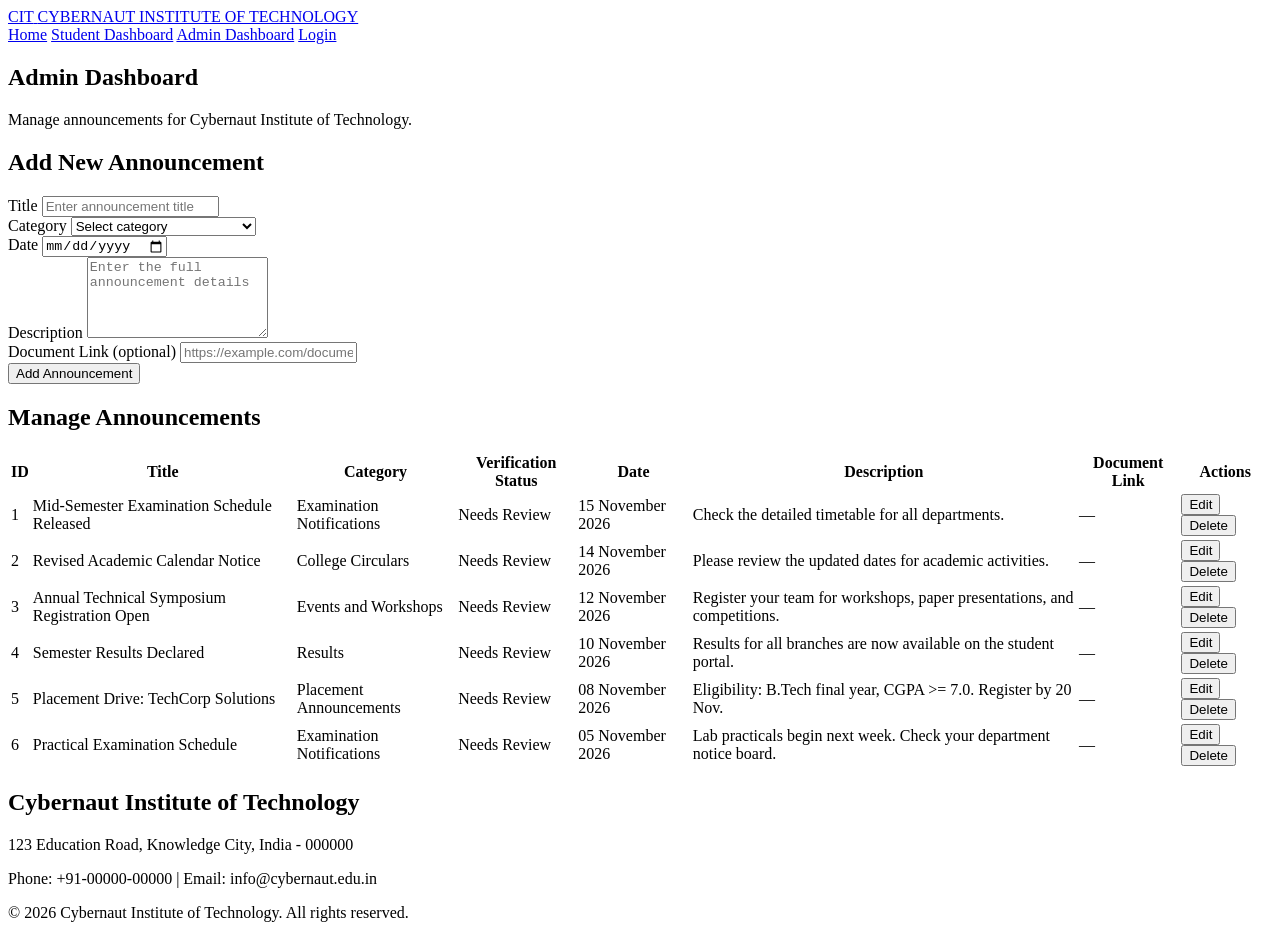
==== cybernaut-institute/admin-dashboard.html @ 92c9e874 "Initial commit for Cybernaut Institute" ====
<!DOCTYPE html>
<html lang="en">
<head>
  <meta charset="UTF-8">
  <meta name="viewport" content="width=device-width, initial-scale=1.0">
  <meta name="description" content="Admin dashboard for managing college announcements at Cybernaut Institute of Technology.">
  <title>Admin Dashboard | Cybernaut Institute of Technology</title>

  <link rel="stylesheet" href="css/style.css">
  <script src="js/script.js" defer></script>
</head>
<body>
  <!-- ===== HEADER SECTION ===== -->
  <header class="site-header">
    <a href="index.html" class="logo-link" aria-label="Cybernaut Institute of Technology home">
      <!-- Replace the placeholder with: <img src="images/logo.png" alt="Cybernaut Institute of Technology logo" width="80" height="80"> -->
      <span class="logo-placeholder" aria-hidden="true">CIT</span>
      <span class="college-name">CYBERNAUT INSTITUTE OF TECHNOLOGY</span>
    </a>
  </header>

  <!-- ===== NAVIGATION SECTION ===== -->
  <nav class="main-navigation" aria-label="Main navigation">
    <a href="index.html">Home</a>
    <a href="student-dashboard.html">Student Dashboard</a>
    <a href="admin-dashboard.html" aria-current="page">Admin Dashboard</a>
    <a href="login.html">Login</a>
  </nav>

  <main class="dashboard-main admin-dashboard-main">
    <!-- ===== ADMIN WELCOME SECTION ===== -->
    <section class="dashboard-welcome" aria-labelledby="admin-welcome-heading">
      <h1 id="admin-welcome-heading">Admin Dashboard</h1>
      <p class="welcome-message">Manage announcements for Cybernaut Institute of Technology.</p>
    </section>

    <!-- ===== ADD ANNOUNCEMENT FORM SECTION ===== -->
    <section class="admin-form-section" aria-labelledby="add-announcement-heading">
      <h2 id="add-announcement-heading">Add New Announcement</h2>

      <!-- FLASK: form will POST to /admin/announcements/add (Flask will save to MySQL). -->
      <form id="announcement-form" class="announcement-form" action="#" method="post" enctype="multipart/form-data">
        <div class="form-group">
          <label for="announcement-title">Title</label>
          <input type="text" id="announcement-title" name="title" required placeholder="Enter announcement title">
        </div>

        <div class="form-group">
          <label for="announcement-category">Category</label>
          <select id="announcement-category" name="category" required>
            <option value="">Select category</option>
            <option value="examination">Examination Notifications</option>
            <option value="circular">College Circulars</option>
            <option value="events">Events and Workshops</option>
            <option value="results">Results</option>
            <option value="placement">Placement Announcements</option>
          </select>
        </div>

        <div class="form-group">
          <label for="announcement-date">Date</label>
          <input type="date" id="announcement-date" name="date" required>
        </div>

        <div class="form-group">
          <label for="announcement-description">Description</label>
          <textarea id="announcement-description" name="description" required rows="5" placeholder="Enter the full announcement details"></textarea>
        </div>

        <div class="form-group">
          <label for="announcement-document-link">Document Link (optional)</label>
          <input type="url" id="announcement-document-link" name="document_link" placeholder="https://example.com/document.pdf">
        </div>

        <button type="submit" class="submit-button">Add Announcement</button>
        <span class="form-message" id="announcement-form-message" aria-live="polite"></span>
      </form>
    </section>

    <!-- ===== MANAGE ANNOUNCEMENTS TABLE SECTION ===== -->
    <section class="admin-table-section" aria-labelledby="manage-announcements-heading">
      <h2 id="manage-announcements-heading">Manage Announcements</h2>

      <!-- FLASK: replace the tbody content with a loop over all announcements from MySQL. -->
      <div class="table-wrapper">
        <table id="announcements-table" class="announcements-table">
          <thead>
            <tr>
              <th scope="col">ID</th>
              <th scope="col">Title</th>
              <th scope="col">Category</th>
              <th scope="col">Verification Status</th>
              <th scope="col">Date</th>
              <th scope="col">Description</th>
              <th scope="col">Document Link</th>
              <th scope="col">Actions</th>
            </tr>
          </thead>
          <tbody id="announcement-table-body">
            <tr data-id="1" data-category="examination">
              <td>1</td>
              <td>Mid-Semester Examination Schedule Released</td>
              <td>Examination Notifications</td>
              <td class="status-cell">Needs Review</td>
              <td>15 November 2026</td>
              <td>Check the detailed timetable for all departments.</td>
              <td>—</td>
              <td class="actions-cell">
                <button type="button" class="edit-button">Edit</button>
                <button type="button" class="delete-button">Delete</button>
              </td>
            </tr>
            <tr data-id="2" data-category="circular">
              <td>2</td>
              <td>Revised Academic Calendar Notice</td>
              <td>College Circulars</td>
              <td class="status-cell">Needs Review</td>
              <td>14 November 2026</td>
              <td>Please review the updated dates for academic activities.</td>
              <td>—</td>
              <td class="actions-cell">
                <button type="button" class="edit-button">Edit</button>
                <button type="button" class="delete-button">Delete</button>
              </td>
            </tr>
            <tr data-id="3" data-category="events">
              <td>3</td>
              <td>Annual Technical Symposium Registration Open</td>
              <td>Events and Workshops</td>
              <td class="status-cell">Needs Review</td>
              <td>12 November 2026</td>
              <td>Register your team for workshops, paper presentations, and competitions.</td>
              <td>—</td>
              <td class="actions-cell">
                <button type="button" class="edit-button">Edit</button>
                <button type="button" class="delete-button">Delete</button>
              </td>
            </tr>
            <tr data-id="4" data-category="results">
              <td>4</td>
              <td>Semester Results Declared</td>
              <td>Results</td>
              <td class="status-cell">Needs Review</td>
              <td>10 November 2026</td>
              <td>Results for all branches are now available on the student portal.</td>
              <td>—</td>
              <td class="actions-cell">
                <button type="button" class="edit-button">Edit</button>
                <button type="button" class="delete-button">Delete</button>
              </td>
            </tr>
            <tr data-id="5" data-category="placement">
              <td>5</td>
              <td>Placement Drive: TechCorp Solutions</td>
              <td>Placement Announcements</td>
              <td class="status-cell">Needs Review</td>
              <td>08 November 2026</td>
              <td>Eligibility: B.Tech final year, CGPA >= 7.0. Register by 20 Nov.</td>
              <td>—</td>
              <td class="actions-cell">
                <button type="button" class="edit-button">Edit</button>
                <button type="button" class="delete-button">Delete</button>
              </td>
            </tr>
            <tr data-id="6" data-category="examination">
              <td>6</td>
              <td>Practical Examination Schedule</td>
              <td>Examination Notifications</td>
              <td class="status-cell">Needs Review</td>
              <td>05 November 2026</td>
              <td>Lab practicals begin next week. Check your department notice board.</td>
              <td>—</td>
              <td class="actions-cell">
                <button type="button" class="edit-button">Edit</button>
                <button type="button" class="delete-button">Delete</button>
              </td>
            </tr>
          </tbody>
        </table>
      </div>
    </section>
  </main>

  <!-- ===== FOOTER SECTION ===== -->
  <footer class="site-footer">
    <div>
      <h2>Cybernaut Institute of Technology</h2>
      <p>123 Education Road, Knowledge City, India - 000000</p>
      <p>Phone: +91-00000-00000 | Email: info@cybernaut.edu.in</p>
    </div>
    <p>&copy; 2026 Cybernaut Institute of Technology. All rights reserved.</p>
  </footer>
</body>
</html>
---- cybernaut-institute/css/style.css ----
/* Member 2 will write the CSS here */
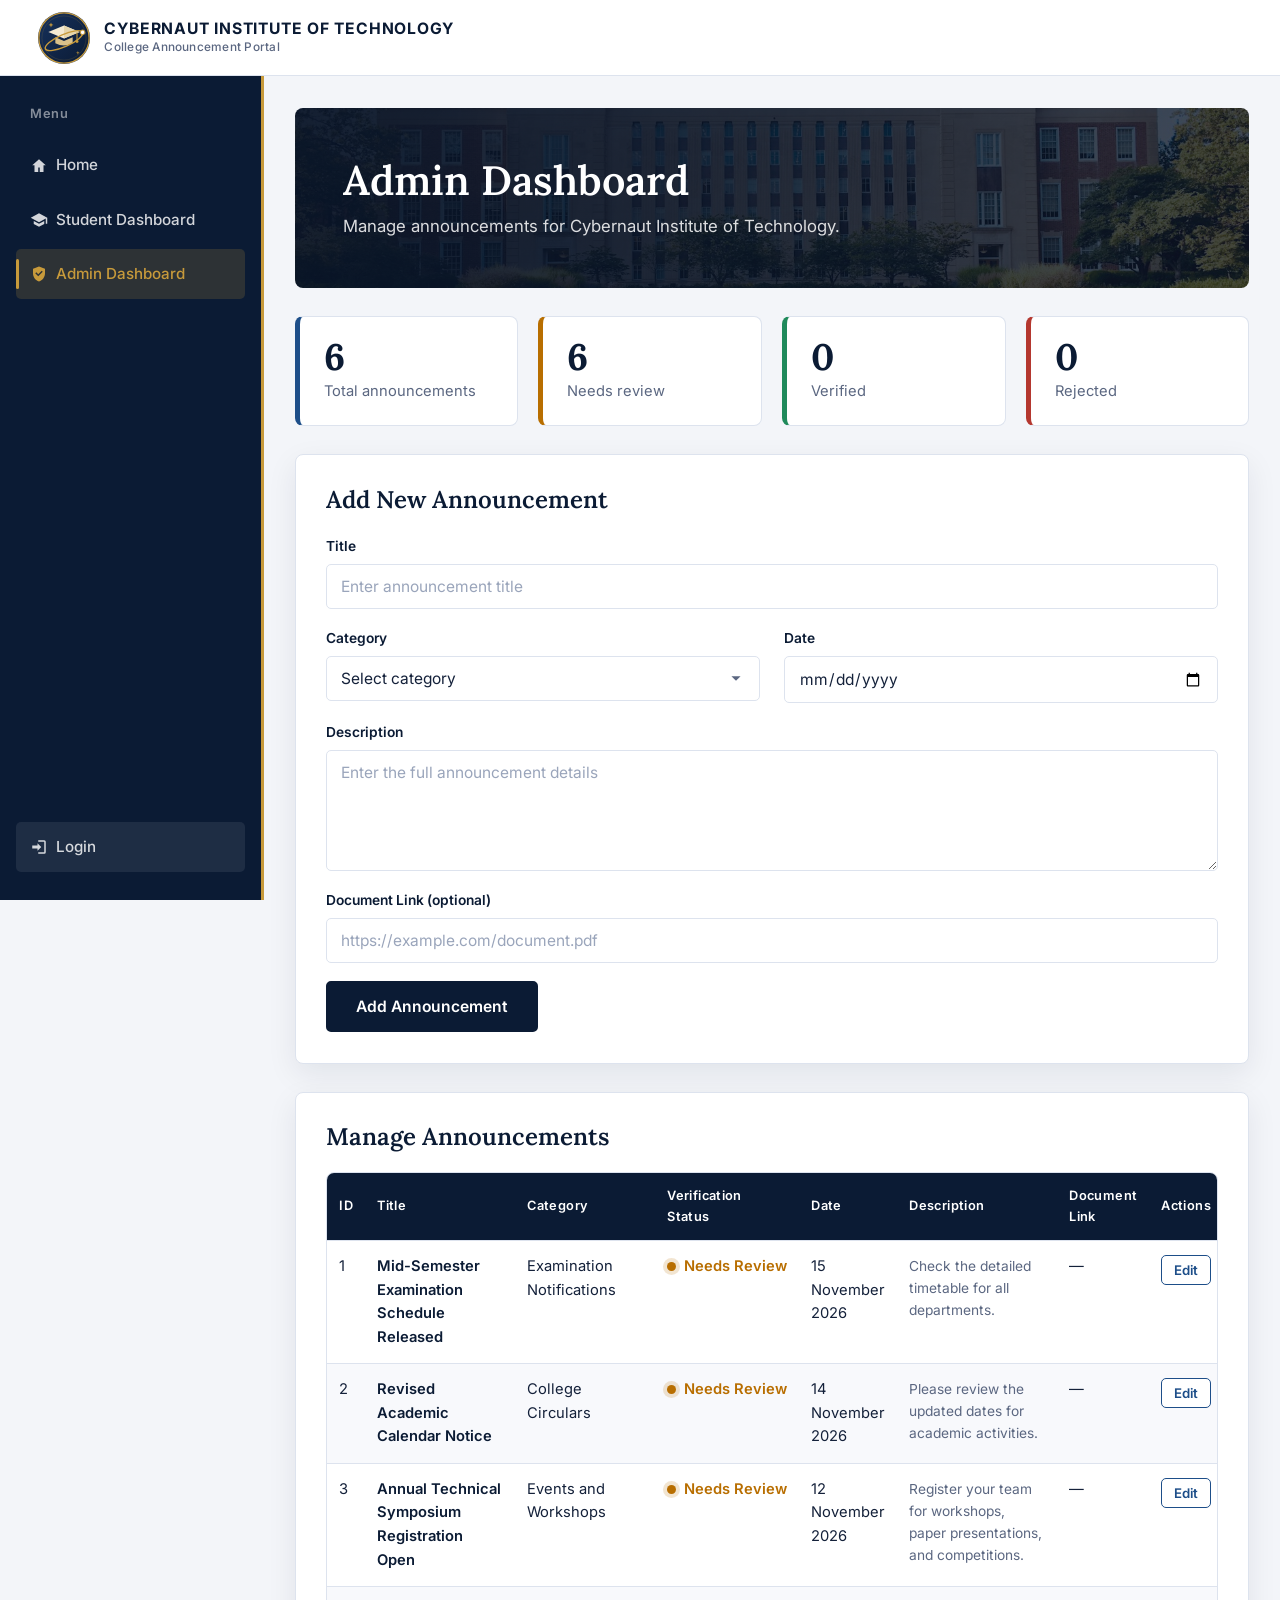
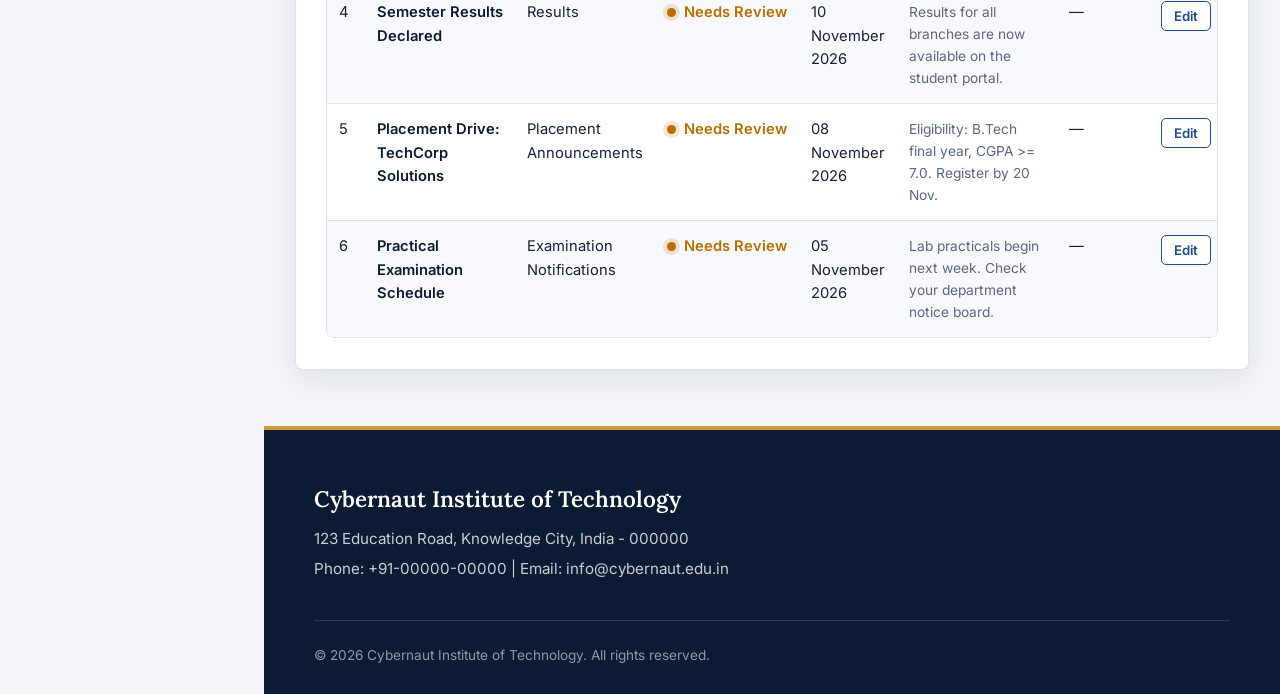
==== commit 0d826730: "Add files via upload" ====
--- a/cybernaut-institute/admin-dashboard.html
+++ b/cybernaut-institute/admin-dashboard.html
@@ -5,11 +5,12 @@
   <meta name="viewport" content="width=device-width, initial-scale=1.0">
   <meta name="description" content="Admin dashboard for managing college announcements at Cybernaut Institute of Technology.">
   <title>Admin Dashboard | Cybernaut Institute of Technology</title>
+  <link rel="icon" type="image/svg+xml" href="images/logo.svg">
 
   <link rel="stylesheet" href="css/style.css">
   <script src="js/script.js" defer></script>
 </head>
-<body>
+<body class="page-admin">
   <!-- ===== HEADER SECTION ===== -->
   <header class="site-header">
     <a href="index.html" class="logo-link" aria-label="Cybernaut Institute of Technology home">
@@ -32,6 +33,15 @@
     <section class="dashboard-welcome" aria-labelledby="admin-welcome-heading">
       <h1 id="admin-welcome-heading">Admin Dashboard</h1>
       <p class="welcome-message">Manage announcements for Cybernaut Institute of Technology.</p>
+    </section>
+
+
+    <!-- ===== SUMMARY CARDS (added by Member 2; sample figures, Member 3 will update) ===== -->
+    <section class="dashboard-stats" aria-label="Announcement summary">
+      <div class="stat-card"><span class="stat-number" id="admin-stat-total">6</span><span class="stat-label">Total announcements</span></div>
+      <div class="stat-card stat-review"><span class="stat-number" id="admin-stat-review">6</span><span class="stat-label">Needs review</span></div>
+      <div class="stat-card stat-verified"><span class="stat-number" id="admin-stat-verified">0</span><span class="stat-label">Verified</span></div>
+      <div class="stat-card stat-rejected"><span class="stat-number" id="admin-stat-rejected">0</span><span class="stat-label">Rejected</span></div>
     </section>
 
     <!-- ===== ADD ANNOUNCEMENT FORM SECTION ===== -->
--- a/cybernaut-institute/css/style.css
+++ b/cybernaut-institute/css/style.css
@@ -1 +1,615 @@
-/* Member 2 will write the CSS here */+/* ==========================================================================
+   CYBERNAUT INSTITUTE OF TECHNOLOGY - Announcement Portal
+   Member 2: UI/UX and CSS
+   Pages: index, login, student-dashboard, admin-dashboard
+   Rule: this file only styles the existing HTML. IDs, classes, form names and
+   data-attributes are untouched. To change the theme, edit the :root variables.
+   ========================================================================== */
+
+@import url("https://fonts.googleapis.com/css2?family=Inter:wght@400;500;600;700&family=Lora:wght@500;600;700&display=swap");
+
+/* ===== 1. THEME VARIABLES (change colours and fonts here) ===== */
+:root {
+  --navy: #0b1b34;
+  --navy-2: #13294b;
+  --blue: #1d4e89;
+  --gold: #c79a3b;
+  --gold-dark: #a87d22;
+  --gold-soft: #f4ead2;
+  --bg: #f3f5f9;
+  --white: #ffffff;
+  --ink: #14213a;
+  --muted: #5b6781;
+  --line: #dde3ee;
+
+  --red: #b4372f;
+  --green: #1f8a5b;
+  --amber: #b86e00;
+  --purple: #7b3fa0;
+  --sky: #1d5fa8;
+  --orange: #c26a12;
+
+  --font-head: "Lora", Georgia, "Times New Roman", serif;
+  --font-body: "Inter", "Segoe UI", system-ui, -apple-system, Arial, sans-serif;
+
+  --header-h: 76px;
+  --sidebar-w: 264px;
+  --container: 1180px;
+  --radius: 8px;
+  --radius-sm: 5px;
+  --shadow: 0 10px 30px rgba(11, 27, 52, 0.08);
+  --shadow-lg: 0 24px 60px rgba(11, 27, 52, 0.18);
+}
+
+/* ===== 2. ICONS (mask images so they take the text colour) ===== */
+:root {
+  --i-home: url("data:image/svg+xml,%3Csvg xmlns='http://www.w3.org/2000/svg' viewBox='0 0 24 24'%3E%3Cpath d='M12 3l9 8h-3v9h-5v-6h-2v6H6v-9H3z'/%3E%3C/svg%3E");
+  --i-cap: url("data:image/svg+xml,%3Csvg xmlns='http://www.w3.org/2000/svg' viewBox='0 0 24 24'%3E%3Cpath d='M12 3L1 9l11 6 9-4.9V17h2V9L12 3zM5 13.2v4L12 21l7-3.8v-4L12 17l-7-3.8z'/%3E%3C/svg%3E");
+  --i-shield: url("data:image/svg+xml,%3Csvg xmlns='http://www.w3.org/2000/svg' viewBox='0 0 24 24'%3E%3Cpath d='M12 2l8 3v6c0 5-3.4 9.7-8 11-4.6-1.3-8-6-8-11V5l8-3zm-1 13l6-6-1.4-1.4L11 12.2 8.4 9.6 7 11l4 4z'/%3E%3C/svg%3E");
+  --i-login: url("data:image/svg+xml,%3Csvg xmlns='http://www.w3.org/2000/svg' viewBox='0 0 24 24'%3E%3Cpath d='M10 17l5-5-5-5v3H3v4h7v3zM19 3h-8v2h8v14h-8v2h8a2 2 0 002-2V5a2 2 0 00-2-2z'/%3E%3C/svg%3E");
+  --i-calendar: url("data:image/svg+xml,%3Csvg xmlns='http://www.w3.org/2000/svg' viewBox='0 0 24 24'%3E%3Cpath d='M7 2v2H5a2 2 0 00-2 2v14a2 2 0 002 2h14a2 2 0 002-2V6a2 2 0 00-2-2h-2V2h-2v2H9V2H7zM5 9h14v11H5V9z'/%3E%3C/svg%3E");
+  --i-doc: url("data:image/svg+xml,%3Csvg xmlns='http://www.w3.org/2000/svg' viewBox='0 0 24 24'%3E%3Cpath d='M6 2h8l6 6v14H6V2zm7 1.5V9h5.5L13 3.5zM8 13h8v2H8v-2zm0 4h8v2H8v-2z'/%3E%3C/svg%3E");
+  --i-check: url("data:image/svg+xml,%3Csvg xmlns='http://www.w3.org/2000/svg' viewBox='0 0 24 24'%3E%3Cpath d='M9 16.2L4.8 12l-1.4 1.4L9 19 21 7l-1.4-1.4z'/%3E%3C/svg%3E");
+  --i-briefcase: url("data:image/svg+xml,%3Csvg xmlns='http://www.w3.org/2000/svg' viewBox='0 0 24 24'%3E%3Cpath d='M10 3h4a2 2 0 012 2v2h4a1 1 0 011 1v11a1 1 0 01-1 1H4a1 1 0 01-1-1V8a1 1 0 011-1h4V5a2 2 0 012-2zm0 2v2h4V5h-4z'/%3E%3C/svg%3E");
+  --i-list: url("data:image/svg+xml,%3Csvg xmlns='http://www.w3.org/2000/svg' viewBox='0 0 24 24'%3E%3Cpath d='M4 5h16v3H4V5zm0 5.5h16v3H4v-3zM4 16h16v3H4v-3z'/%3E%3C/svg%3E");
+}
+
+/* ===== 3. PHOTO SLOTS =====
+   Each photo area tries images/<name>.jpg first. If the file is missing, the
+   navy gradient underneath shows instead, so the page never looks broken.
+   To add a real photo: save it in images/ with the exact file name below. */
+.photo {
+  background-color: var(--navy-2);
+  background-size: cover;
+  background-position: center;
+  background-repeat: no-repeat;
+}
+.photo-campus-building  { background-image: url("../images/campus-building.jpg"), radial-gradient(circle at 75% 20%, rgba(199, 154, 59, 0.35), transparent 40%), repeating-linear-gradient(90deg, rgba(255, 255, 255, 0.05) 0 2px, transparent 2px 56px), linear-gradient(160deg, #13294b 0%, #1d4e89 60%, #3f86a8 100%); }
+.photo-classroom        { background-image: url("../images/classroom.jpg"), repeating-linear-gradient(90deg, rgba(255, 255, 255, 0.05) 0 2px, transparent 2px 48px), linear-gradient(150deg, #1d4e89 0%, #2b6b9c 100%); }
+.photo-computer-lab     { background-image: url("../images/computer-lab.jpg"), repeating-linear-gradient(90deg, rgba(255, 255, 255, 0.05) 0 2px, transparent 2px 48px), linear-gradient(150deg, #0b1b34 0%, #1f5f7a 100%); }
+.photo-library          { background-image: url("../images/library.jpg"), repeating-linear-gradient(90deg, rgba(255, 255, 255, 0.06) 0 2px, transparent 2px 40px), linear-gradient(150deg, #5a3d1e 0%, #8a6a3a 100%); }
+.photo-research-lab     { background-image: url("../images/research-lab.jpg"), repeating-linear-gradient(90deg, rgba(255, 255, 255, 0.05) 0 2px, transparent 2px 48px), linear-gradient(150deg, #123a3f 0%, #2a7d7a 100%); }
+.photo-events           { background-image: url("../images/events.jpg"), repeating-linear-gradient(90deg, rgba(255, 255, 255, 0.05) 0 2px, transparent 2px 48px), linear-gradient(150deg, #3b2a63 0%, #7b3fa0 100%); }
+.photo-student-activity { background-image: url("../images/student-activity.jpg"), repeating-linear-gradient(90deg, rgba(255, 255, 255, 0.05) 0 2px, transparent 2px 48px), linear-gradient(150deg, #1f4d3a 0%, #2f8a62 100%); }
+.photo-graduation       { background-image: url("../images/graduation.jpg"), repeating-linear-gradient(90deg, rgba(255, 255, 255, 0.06) 0 2px, transparent 2px 48px), linear-gradient(150deg, #7a5410 0%, #c79a3b 100%); }
+.photo-sports           { background-image: url("../images/sports.jpg"), repeating-linear-gradient(90deg, rgba(255, 255, 255, 0.05) 0 2px, transparent 2px 48px), linear-gradient(150deg, #7a2f1d 0%, #c26a12 100%); }
+
+/* ===== 4. RESET AND BASE ===== */
+*, *::before, *::after { box-sizing: border-box; }
+html { scroll-behavior: smooth; scroll-padding-top: calc(var(--header-h) + 16px); }
+body {
+  margin: 0;
+  padding-top: var(--header-h);
+  font-family: var(--font-body);
+  font-size: 16px;
+  line-height: 1.6;
+  color: var(--ink);
+  background: var(--bg);
+  overflow-x: hidden;
+  -webkit-font-smoothing: antialiased;
+}
+img { max-width: 100%; display: block; }
+h1, h2, h3 { font-family: var(--font-head); color: var(--navy); line-height: 1.2; margin: 0 0 0.5em; font-weight: 600; }
+h2 { font-size: clamp(1.7rem, 3vw, 2.3rem); }
+h3 { font-size: 1.15rem; }
+p { margin: 0 0 1em; }
+a { color: var(--blue); text-underline-offset: 3px; }
+a:hover { color: var(--gold-dark); }
+:focus-visible { outline: 3px solid var(--gold); outline-offset: 2px; border-radius: 3px; }
+
+/* ===== 5. HEADER AND TOP NAVIGATION (shared on every page) ===== */
+.site-header {
+  position: fixed; top: 0; left: 0; right: 0; z-index: 50;
+  height: var(--header-h);
+  display: flex; align-items: center;
+  padding: 0 clamp(16px, 3vw, 40px);
+  background: var(--white);
+  border-bottom: 1px solid var(--line);
+}
+.logo-link { display: flex; align-items: center; gap: 14px; text-decoration: none; color: var(--navy); }
+/* Logo: images/logo.svg. The "CIT" text stays in the HTML as a fallback but is hidden.
+   To use your own logo, replace images/logo.svg (or logo.png and change the file name below). */
+.logo-placeholder {
+  display: block; flex: none;
+  width: 52px; height: 52px; border-radius: 50%;
+  background: var(--navy) url("../images/logo.svg") center / contain no-repeat;
+  font-size: 0; color: transparent; overflow: hidden;
+}
+.college-name {
+  display: flex; flex-direction: column;
+  font-weight: 700; font-size: 0.98rem; letter-spacing: 0.05em; line-height: 1.15; color: var(--navy);
+}
+.college-name::after {
+  content: "College Announcement Portal";
+  font-weight: 500; font-size: 0.74rem; letter-spacing: 0.02em; color: var(--muted); margin-top: 3px;
+}
+
+.main-navigation {
+  position: fixed; top: 0; right: 0; z-index: 51;
+  height: var(--header-h);
+  display: flex; align-items: center; gap: 4px;
+  padding: 0 clamp(16px, 3vw, 40px);
+}
+.main-navigation a {
+  display: inline-flex; align-items: center; gap: 8px;
+  padding: 10px 16px; border-radius: var(--radius-sm);
+  font-size: 0.95rem; font-weight: 500; color: var(--ink); text-decoration: none;
+  position: relative; transition: color 0.2s, background 0.2s;
+}
+.main-navigation a::before {
+  content: ""; display: none; width: 18px; height: 18px; background: currentColor; flex: none;
+  -webkit-mask: var(--ico) center / contain no-repeat; mask: var(--ico) center / contain no-repeat;
+}
+.main-navigation a[href="index.html"] { --ico: var(--i-home); }
+.main-navigation a[href="student-dashboard.html"] { --ico: var(--i-cap); }
+.main-navigation a[href="admin-dashboard.html"] { --ico: var(--i-shield); }
+.main-navigation a[href="login.html"] { --ico: var(--i-login); }
+.main-navigation a:hover { color: var(--blue); background: var(--bg); }
+.main-navigation a[aria-current="page"]::after {
+  content: ""; position: absolute; left: 16px; right: 16px; bottom: 3px; height: 3px; background: var(--gold); border-radius: 2px;
+}
+/* Login link is a button in the top bar */
+.main-navigation a[href="login.html"] { margin-left: 10px; background: var(--navy); color: var(--white); padding: 10px 22px; }
+.main-navigation a[href="login.html"]:hover { background: var(--gold); color: var(--navy); }
+.main-navigation a[href="login.html"][aria-current="page"]::after { display: none; }
+
+/* ===== 6. BUTTONS ===== */
+.button-link, .login-button, .submit-button {
+  display: inline-flex; align-items: center; justify-content: center; gap: 8px;
+  padding: 14px 28px; border: 2px solid var(--gold); border-radius: var(--radius-sm);
+  background: var(--gold); color: var(--navy);
+  font-family: var(--font-body); font-size: 0.98rem; font-weight: 600; text-decoration: none; cursor: pointer;
+  transition: background 0.2s, color 0.2s, border-color 0.2s, transform 0.2s;
+}
+.button-link:hover, .submit-button:hover { background: #d9ae55; border-color: #d9ae55; color: var(--navy); transform: translateY(-1px); }
+.button-link-secondary { background: transparent; color: var(--white); border-color: rgba(255, 255, 255, 0.7); }
+.button-link-secondary:hover { background: var(--white); border-color: var(--white); color: var(--navy); }
+
+/* ===== 7. HOME PAGE ===== */
+/* --- 7a. Hero --- */
+.page-home .welcome-section {
+  position: relative;
+  min-height: clamp(560px, calc(100vh - var(--header-h)), 780px);
+  display: flex; flex-direction: column; justify-content: center; align-items: flex-start;
+  padding: 80px max(24px, calc((100% - var(--container)) / 2)) 150px;
+  color: var(--white);
+  background-image:
+    linear-gradient(95deg, rgba(8, 20, 40, 0.92) 0%, rgba(8, 20, 40, 0.72) 48%, rgba(8, 20, 40, 0.25) 100%),
+    url("../images/campus-hero.jpg"),
+    radial-gradient(circle at 78% 30%, rgba(199, 154, 59, 0.28), transparent 42%),
+    repeating-linear-gradient(90deg, rgba(255, 255, 255, 0.04) 0 2px, transparent 2px 64px),
+    linear-gradient(160deg, #0b1b34 0%, #17407a 55%, #2a7d9a 100%);
+  background-size: cover; background-position: center;
+}
+.page-home .welcome-section > * { max-width: 740px; }
+.welcome-label {
+  display: flex; align-items: center; gap: 12px;
+  margin-bottom: 20px; font-size: 0.95rem; font-weight: 500; color: var(--gold); letter-spacing: 0.02em;
+}
+.welcome-label::before { content: ""; width: 38px; height: 2px; background: var(--gold); }
+.welcome-section h1 { color: var(--white); font-size: clamp(2.4rem, 5.4vw, 4.3rem); line-height: 1.06; margin-bottom: 22px; }
+.welcome-text { font-size: clamp(1.05rem, 1.6vw, 1.25rem); color: rgba(255, 255, 255, 0.86); max-width: 600px; margin-bottom: 34px; }
+.hero-actions { display: flex; flex-wrap: wrap; gap: 14px; }
+
+/* --- 7b. Stats strip (overlaps the hero) --- */
+.stats-strip {
+  position: relative; z-index: 2;
+  width: min(var(--container), calc(100% - 48px)); margin: -72px auto 0;
+  display: grid; grid-template-columns: repeat(4, 1fr);
+  background: var(--white); border-radius: var(--radius); box-shadow: var(--shadow-lg);
+  border-top: 4px solid var(--gold);
+}
+.stat-item { padding: 30px 28px; display: flex; flex-direction: column; gap: 4px; }
+.stat-item + .stat-item { border-left: 1px solid var(--line); }
+.stat-number { font-family: var(--font-head); font-weight: 700; font-size: clamp(2rem, 3.4vw, 2.9rem); line-height: 1; color: var(--navy); }
+.stat-label { font-size: 0.92rem; color: var(--muted); }
+
+/* --- 7c. Shared section container --- */
+.page-home main > section:not(.welcome-section):not(.stats-strip) {
+  width: min(var(--container), 100%); margin: 0 auto; padding: 96px 24px 0;
+}
+.page-home main { padding-bottom: 96px; }
+.section-heading-row { display: flex; align-items: baseline; justify-content: space-between; gap: 16px; flex-wrap: wrap; margin-bottom: 32px; }
+.section-heading-row h2 { margin: 0; }
+.section-heading-row a { font-weight: 600; font-size: 0.95rem; }
+
+/* --- 7d. About --- */
+.college-introduction h2 { margin-bottom: 28px; }
+.introduction-content { display: grid; grid-template-columns: 1.05fr 1fr; gap: clamp(28px, 5vw, 64px); align-items: center; }
+.introduction-logo {
+  position: relative; min-height: 380px; border-radius: var(--radius); overflow: hidden; box-shadow: var(--shadow-lg);
+  display: flex; align-items: flex-end; padding: 24px;
+}
+.introduction-logo::before { content: ""; position: absolute; inset: 0; background: linear-gradient(180deg, transparent 40%, rgba(8, 20, 40, 0.75)); }
+.introduction-monogram {
+  position: relative; font-family: var(--font-head); font-weight: 700; font-size: 3.4rem; letter-spacing: 0.06em; color: var(--white); line-height: 1;
+}
+.introduction-content p { font-size: 1.12rem; line-height: 1.8; color: var(--ink); border-left: 4px solid var(--gold); padding-left: 24px; margin: 0; max-width: 56ch; }
+
+/* --- 7e. Departments and facilities --- */
+.department-grid { display: grid; grid-template-columns: repeat(auto-fill, minmax(320px, 1fr)); gap: 20px; margin-bottom: 44px; }
+.department-card {
+  background: var(--white); border: 1px solid var(--line); border-radius: var(--radius);
+  padding: 24px 24px 20px; display: grid; grid-template-columns: 76px 1fr; column-gap: 18px; align-items: start;
+  transition: box-shadow 0.25s, border-color 0.25s;
+}
+.department-card:hover { box-shadow: var(--shadow); border-color: var(--gold); }
+.department-code {
+  grid-row: 1 / span 2; display: grid; place-items: center; height: 64px; border-radius: 6px;
+  background: var(--navy); color: var(--gold); font-family: var(--font-head); font-weight: 700; font-size: 1.1rem;
+}
+.department-card h3 { margin: 2px 0 4px; }
+.department-card p { margin: 0; font-size: 0.93rem; color: var(--muted); }
+
+.facility-grid { display: grid; grid-template-columns: repeat(4, 1fr); gap: 20px; }
+.facility-card { margin: 0; position: relative; border-radius: var(--radius); overflow: hidden; aspect-ratio: 4 / 5; box-shadow: var(--shadow); }
+.facility-card .photo { position: absolute; inset: 0; transition: transform 0.6s ease; }
+.facility-card:hover .photo { transform: scale(1.05); }
+.facility-card::after { content: ""; position: absolute; inset: 0; background: linear-gradient(180deg, transparent 45%, rgba(8, 20, 40, 0.88)); pointer-events: none; }
+.facility-card figcaption { position: absolute; left: 20px; right: 20px; bottom: 18px; z-index: 1; color: var(--white); font-family: var(--font-head); font-size: 1.15rem; font-weight: 600; }
+.image-note { margin: 18px 0 0; font-size: 0.85rem; color: var(--muted); font-style: italic; }
+
+/* --- 7f. Announcement cards (also used on the student dashboard) --- */
+.announcement-list { display: grid; grid-template-columns: repeat(auto-fill, minmax(300px, 1fr)); gap: 24px; }
+.announcement-card {
+  --cat: var(--blue);
+  position: relative; display: flex; flex-direction: column;
+  background: var(--white); border: 1px solid var(--line); border-top: 4px solid var(--cat); border-radius: var(--radius);
+  padding: 24px; transition: transform 0.25s, box-shadow 0.25s;
+}
+.announcement-card:hover { transform: translateY(-4px); box-shadow: var(--shadow); }
+.announcement-card[data-category="examination"] { --cat: var(--red); }
+.announcement-card[data-category="circular"]    { --cat: var(--sky); }
+.announcement-card[data-category="events"]      { --cat: var(--purple); }
+.announcement-card[data-category="results"]     { --cat: var(--green); }
+.announcement-card[data-category="placement"]   { --cat: var(--orange); }
+.announcement-category {
+  order: 1; align-self: flex-start; margin-bottom: 14px; padding: 4px 12px; border-radius: 99px;
+  font-size: 0.78rem; font-weight: 600; color: var(--cat);
+  background: color-mix(in srgb, var(--cat) 12%, white);
+}
+.announcement-title { order: 2; font-size: 1.15rem; margin-bottom: 8px; }
+.announcement-date { order: 3; display: flex; align-items: center; gap: 8px; margin-bottom: 12px; font-size: 0.86rem; color: var(--muted); }
+.announcement-date::before {
+  content: ""; width: 15px; height: 15px; background: currentColor;
+  -webkit-mask: var(--i-calendar) center / contain no-repeat; mask: var(--i-calendar) center / contain no-repeat;
+}
+.announcement-description { order: 4; flex: 1; font-size: 0.95rem; color: var(--muted); margin-bottom: 18px; }
+.view-details-link {
+  order: 5; align-self: flex-start; font-weight: 600; font-size: 0.93rem; color: var(--navy);
+  text-decoration: none; border-bottom: 2px solid var(--gold); padding-bottom: 2px;
+}
+.view-details-link:hover { color: var(--gold-dark); }
+/* Hooks for Member 3 (JavaScript): read and bookmark visual states */
+.announcement-card.is-read { opacity: 0.72; }
+.announcement-card.is-unread::after { content: ""; position: absolute; top: 16px; right: 16px; width: 10px; height: 10px; border-radius: 50%; background: var(--gold); }
+.announcement-card.is-bookmarked { box-shadow: 0 0 0 2px var(--gold); }
+
+/* --- 7g. Notice categories --- */
+.category-grid { display: grid; grid-template-columns: repeat(auto-fit, minmax(210px, 1fr)); gap: 20px; }
+.category-card {
+  --cat: var(--blue);
+  position: relative;
+  background: var(--white); border: 1px solid var(--line); border-radius: var(--radius); padding: 28px 24px;
+  display: flex; flex-direction: column; transition: transform 0.25s, box-shadow 0.25s;
+}
+.category-card:hover { transform: translateY(-4px); box-shadow: var(--shadow); }
+.category-card:nth-child(1) { --cat: var(--red);    --ico: var(--i-doc); }
+.category-card:nth-child(2) { --cat: var(--sky);    --ico: var(--i-list); }
+.category-card:nth-child(3) { --cat: var(--purple); --ico: var(--i-calendar); }
+.category-card:nth-child(4) { --cat: var(--green);  --ico: var(--i-check); }
+.category-card:nth-child(5) { --cat: var(--orange); --ico: var(--i-briefcase); }
+/* tinted circle + icon */
+.category-card::before {
+  content: ""; width: 52px; height: 52px; margin-bottom: 18px; border-radius: 50%;
+  background: color-mix(in srgb, var(--cat) 12%, white);
+}
+.category-card::after {
+  content: ""; position: absolute; top: 41px; left: 37px; width: 26px; height: 26px; background: var(--cat);
+  -webkit-mask: var(--ico) center / contain no-repeat; mask: var(--ico) center / contain no-repeat;
+}
+.category-card h3 { font-size: 1.08rem; }
+.category-card p { flex: 1; font-size: 0.92rem; color: var(--muted); }
+.category-card a { font-weight: 600; font-size: 0.92rem; color: var(--cat); text-decoration: none; }
+.category-card a:hover { text-decoration: underline; }
+
+/* --- 7h. Events and gallery --- */
+.event-grid { display: grid; grid-template-columns: repeat(3, 1fr); gap: 24px; }
+.event-card { background: var(--white); border: 1px solid var(--line); border-radius: var(--radius); overflow: hidden; transition: box-shadow 0.25s; }
+.event-card:hover { box-shadow: var(--shadow); }
+.event-card .photo { height: 200px; }
+.event-body { padding: 22px 24px 26px; }
+.event-status { display: inline-block; margin-bottom: 12px; padding: 4px 12px; border-radius: 99px; font-size: 0.78rem; font-weight: 600; background: var(--gold-soft); color: #7a5410; }
+.event-body h3 { margin-bottom: 6px; }
+.event-body p { margin: 0; font-size: 0.93rem; color: var(--muted); }
+
+.gallery-grid { display: grid; grid-template-columns: repeat(4, 1fr); grid-auto-rows: 230px; gap: 16px; }
+.gallery-item { margin: 0; position: relative; border-radius: var(--radius); overflow: hidden; }
+.gallery-large { grid-column: span 2; grid-row: span 2; }
+.gallery-item .photo { position: absolute; inset: 0; transition: transform 0.6s ease; }
+.gallery-item:hover .photo { transform: scale(1.05); }
+.gallery-item::after { content: ""; position: absolute; inset: 0; background: linear-gradient(180deg, transparent 55%, rgba(8, 20, 40, 0.8)); pointer-events: none; }
+.gallery-item figcaption { position: absolute; left: 18px; bottom: 14px; z-index: 1; color: var(--white); font-weight: 600; font-size: 0.95rem; }
+
+/* ===== 8. LOGIN PAGE (split screen) ===== */
+.page-login { background: var(--white); }
+.login-main {
+  min-height: calc(100vh - var(--header-h));
+  display: grid; grid-template-columns: minmax(0, 5fr) minmax(0, 6fr); grid-template-rows: auto auto 1fr;
+}
+/* left: photo panel built from the main element's own pseudo-element */
+.login-main::before {
+  content: "Every notice that matters, in one place.";
+  grid-column: 1; grid-row: 1 / span 3;
+  display: flex; align-items: flex-end; padding: clamp(28px, 4vw, 64px);
+  font-family: var(--font-head); font-weight: 600; font-size: clamp(1.9rem, 3.2vw, 3rem); line-height: 1.15; color: var(--white);
+  background-image:
+    linear-gradient(180deg, rgba(8, 20, 40, 0.25) 0%, rgba(8, 20, 40, 0.88) 100%),
+    url("../images/classroom.jpg"),
+    radial-gradient(circle at 70% 25%, rgba(199, 154, 59, 0.3), transparent 45%),
+    repeating-linear-gradient(90deg, rgba(255, 255, 255, 0.04) 0 2px, transparent 2px 64px),
+    linear-gradient(160deg, #0b1b34 0%, #17407a 60%, #2a7d9a 100%);
+  background-size: cover; background-position: center;
+}
+.login-main > h1, .login-main > .page-intro, .login-main > .login-forms { grid-column: 2; }
+.login-main > h1 { grid-row: 1; margin: 0; padding: clamp(48px, 7vw, 96px) clamp(24px, 5vw, 80px) 0; font-size: clamp(1.9rem, 3vw, 2.6rem); }
+.page-intro { grid-row: 2; margin: 0; padding: 10px clamp(24px, 5vw, 80px) 30px; color: var(--muted); max-width: 60ch; }
+.login-forms {
+  grid-row: 3; align-self: start;
+  display: grid; grid-template-columns: repeat(auto-fit, minmax(290px, 1fr)); gap: 24px;
+  padding: 0 clamp(24px, 5vw, 80px) clamp(40px, 6vw, 80px);
+}
+.login-panel { background: var(--white); border: 1px solid var(--line); border-radius: var(--radius); padding: 30px 28px 32px; box-shadow: var(--shadow); position: relative; }
+.login-panel::before { content: ""; position: absolute; top: -1px; left: -1px; right: -1px; height: 4px; border-radius: var(--radius) var(--radius) 0 0; background: var(--gold); }
+.login-panel:nth-child(2)::before { background: var(--blue); }
+.login-panel h2 { font-size: 1.4rem; display: flex; align-items: center; gap: 10px; margin-bottom: 22px; }
+.login-panel h2::before {
+  content: ""; width: 22px; height: 22px; background: var(--gold-dark);
+  -webkit-mask: var(--i-cap) center / contain no-repeat; mask: var(--i-cap) center / contain no-repeat;
+}
+.login-panel:nth-child(2) h2::before { background: var(--blue); -webkit-mask-image: var(--i-shield); mask-image: var(--i-shield); }
+
+/* ===== 9. FORMS (login and admin) ===== */
+.form-group { display: flex; flex-direction: column; margin-bottom: 18px; }
+label { font-size: 0.86rem; font-weight: 600; color: var(--navy); margin-bottom: 7px; }
+input, select, textarea {
+  width: 100%; padding: 12px 14px; font-family: var(--font-body); font-size: 0.97rem; color: var(--ink);
+  background: var(--white); border: 1.5px solid var(--line); border-radius: var(--radius-sm); transition: border-color 0.2s, box-shadow 0.2s;
+}
+textarea { resize: vertical; min-height: 120px; }
+input::placeholder, textarea::placeholder { color: #9aa5bb; }
+input:hover, select:hover, textarea:hover { border-color: #b9c3d6; }
+input:focus, select:focus, textarea:focus { outline: none; border-color: var(--blue); box-shadow: 0 0 0 4px rgba(29, 78, 137, 0.14); }
+.error-message { margin-top: 6px; font-size: 0.82rem; font-weight: 500; color: var(--red); }
+.error-message:empty { display: none; }
+.form-message { display: block; margin-top: 12px; font-size: 0.9rem; font-weight: 500; color: var(--green); }
+.form-message:empty { display: none; }
+.login-button { width: 100%; margin-top: 6px; background: var(--navy); border-color: var(--navy); color: var(--white); }
+.login-button:hover { background: var(--gold); border-color: var(--gold); color: var(--navy); }
+.login-panel:nth-child(2) .login-button { background: var(--blue); border-color: var(--blue); }
+.login-panel:nth-child(2) .login-button:hover { background: var(--navy); border-color: var(--navy); color: var(--white); }
+
+/* ===== 10. DASHBOARDS (sidebar layout) ===== */
+/* the top bar stays; the navigation becomes a left sidebar */
+.page-student .main-navigation,
+.page-admin .main-navigation {
+  top: var(--header-h); right: auto; left: 0; bottom: 0; width: var(--sidebar-w); height: auto;
+  flex-direction: column; align-items: stretch; justify-content: flex-start; gap: 4px; padding: 28px 16px;
+  background: var(--navy); border-right: 3px solid var(--gold);
+}
+.page-student .main-navigation::before,
+.page-admin .main-navigation::before {
+  content: "Menu"; padding: 0 14px 12px; font-size: 0.8rem; font-weight: 600; letter-spacing: 0.04em; color: rgba(255, 255, 255, 0.5);
+}
+.page-student .main-navigation a,
+.page-admin .main-navigation a { padding: 13px 14px; color: rgba(255, 255, 255, 0.82); border-radius: var(--radius-sm); }
+.page-student .main-navigation a::before,
+.page-admin .main-navigation a::before { display: block; }
+.page-student .main-navigation a:hover,
+.page-admin .main-navigation a:hover { background: rgba(255, 255, 255, 0.08); color: var(--white); }
+.page-student .main-navigation a[aria-current="page"],
+.page-admin .main-navigation a[aria-current="page"] { background: rgba(199, 154, 59, 0.18); color: var(--gold); }
+.page-student .main-navigation a[aria-current="page"]::after,
+.page-admin .main-navigation a[aria-current="page"]::after { left: 0; right: auto; top: 10px; bottom: 10px; width: 3px; height: auto; }
+.page-student .main-navigation a[href="login.html"],
+.page-admin .main-navigation a[href="login.html"] { margin: auto 0 0; background: rgba(255, 255, 255, 0.08); padding: 13px 14px; }
+.page-student .main-navigation a[href="login.html"]:hover,
+.page-admin .main-navigation a[href="login.html"]:hover { background: var(--gold); color: var(--navy); }
+
+.dashboard-main { margin-left: var(--sidebar-w); padding: 32px clamp(20px, 2.4vw, 36px) 56px; display: flex; flex-direction: column; gap: 28px; max-width: 1500px; }
+.page-student .site-footer, .page-admin .site-footer { margin-left: var(--sidebar-w); }
+
+/* welcome banner */
+.dashboard-welcome {
+  position: relative; overflow: hidden; border-radius: var(--radius); padding: clamp(28px, 4vw, 48px);
+  color: var(--white);
+  background-image:
+    linear-gradient(100deg, rgba(8, 20, 40, 0.94) 0%, rgba(8, 20, 40, 0.7) 60%, rgba(8, 20, 40, 0.4) 100%),
+    url("../images/campus-building.jpg"),
+    radial-gradient(circle at 85% 20%, rgba(199, 154, 59, 0.3), transparent 40%),
+    repeating-linear-gradient(90deg, rgba(255, 255, 255, 0.04) 0 2px, transparent 2px 64px),
+    linear-gradient(160deg, #0b1b34, #1d4e89);
+  background-size: cover; background-position: center;
+}
+.admin-dashboard-main .dashboard-welcome {
+  background-image:
+    linear-gradient(100deg, rgba(8, 20, 40, 0.95) 0%, rgba(8, 20, 40, 0.75) 100%),
+    url("../images/campus-building.jpg"),
+    radial-gradient(circle at 85% 20%, rgba(29, 78, 137, 0.6), transparent 45%),
+    repeating-linear-gradient(90deg, rgba(255, 255, 255, 0.04) 0 2px, transparent 2px 64px),
+    linear-gradient(160deg, #0b1b34, #13294b);
+}
+.dashboard-welcome h1 { color: var(--white); font-size: clamp(1.8rem, 3.2vw, 2.6rem); margin-bottom: 8px; }
+.welcome-message { margin: 0; font-size: 1.05rem; color: rgba(255, 255, 255, 0.85); max-width: 60ch; }
+#student-name { color: var(--gold); font-weight: 600; }
+
+/* statistic cards */
+.dashboard-stats { display: grid; grid-template-columns: repeat(4, 1fr); gap: 20px; }
+.stat-card {
+  --accent: var(--blue);
+  display: flex; flex-direction: column; gap: 4px; padding: 22px 24px;
+  background: var(--white); border: 1px solid var(--line); border-left: 5px solid var(--accent); border-radius: var(--radius);
+}
+.stat-card:nth-child(2) { --accent: var(--gold); }
+.stat-card:nth-child(3) { --accent: var(--green); }
+.stat-card:nth-child(4) { --accent: var(--purple); }
+.stat-card.stat-review { --accent: var(--amber); }
+.stat-card.stat-verified { --accent: var(--green); }
+.stat-card.stat-rejected { --accent: var(--red); }
+.stat-card .stat-number { font-size: 2.3rem; }
+
+/* search and filters */
+.dashboard-controls { background: var(--white); border: 1px solid var(--line); border-radius: var(--radius); padding: 24px; box-shadow: var(--shadow); }
+.search-filter-row { display: grid; grid-template-columns: repeat(3, 1fr); gap: 16px 20px; }
+.search-group { grid-column: 1 / -1; display: flex; flex-direction: column; }
+.filter-group { display: flex; flex-direction: column; }
+#search-input {
+  padding: 15px 16px 15px 48px; font-size: 1rem;
+  background: var(--bg) url("data:image/svg+xml,%3Csvg xmlns='http://www.w3.org/2000/svg' viewBox='0 0 24 24' fill='%235b6781'%3E%3Cpath d='M10 2a8 8 0 016.3 12.9l5 5-1.4 1.4-5-5A8 8 0 1110 2zm0 2a6 6 0 100 12 6 6 0 000-12z'/%3E%3C/svg%3E") 16px center / 20px no-repeat;
+}
+#search-input:focus { background-color: var(--white); }
+select {
+  appearance: none; padding-right: 40px;
+  background: var(--white) url("data:image/svg+xml,%3Csvg xmlns='http://www.w3.org/2000/svg' viewBox='0 0 24 24' fill='%235b6781'%3E%3Cpath d='M7 10l5 5 5-5z'/%3E%3C/svg%3E") right 12px center / 22px no-repeat;
+}
+
+.announcements-section h2, .admin-table-section h2, .admin-form-section h2 { font-size: 1.5rem; margin-bottom: 20px; }
+.announcements-section .announcement-list { grid-template-columns: repeat(auto-fill, minmax(320px, 1fr)); }
+
+/* ===== 11. ADMIN DASHBOARD ===== */
+.admin-form-section, .admin-table-section { background: var(--white); border: 1px solid var(--line); border-radius: var(--radius); padding: clamp(18px, 2.4vw, 32px); box-shadow: var(--shadow); }
+.announcement-form { display: grid; grid-template-columns: 1fr 1fr; gap: 0 24px; align-items: start; }
+.announcement-form .form-group:nth-of-type(1),
+.announcement-form .form-group:nth-of-type(4),
+.announcement-form .form-group:nth-of-type(5) { grid-column: 1 / -1; }
+.submit-button { grid-column: 1; justify-self: start; background: var(--navy); border-color: var(--navy); color: var(--white); }
+.submit-button:hover { background: var(--gold); border-color: var(--gold); color: var(--navy); }
+.announcement-form .form-message { grid-column: 2; align-self: center; margin: 0; }
+
+.table-wrapper { overflow-x: auto; border: 1px solid var(--line); border-radius: var(--radius); }
+.announcements-table { width: 100%; min-width: 860px; border-collapse: collapse; font-size: 0.92rem; background: var(--white); }
+.announcements-table th {
+  text-align: left; padding: 13px 12px; font-size: 0.8rem; font-weight: 600; letter-spacing: 0.03em; color: var(--white); background: var(--navy);
+}
+.announcements-table td { padding: 14px 12px; vertical-align: top; border-top: 1px solid var(--line); }
+.announcements-table tbody tr:nth-child(even) { background: #f8f9fc; }
+.announcements-table tbody tr { transition: background 0.15s; }
+.announcements-table tbody tr:hover { background: var(--gold-soft); }
+.announcements-table td:nth-child(2) { font-weight: 600; color: var(--navy); min-width: 150px; }
+.announcements-table td:nth-child(3) { min-width: 110px; }
+.announcements-table td:nth-child(6) { min-width: 160px; max-width: 260px; color: var(--muted); font-size: 0.86rem; }
+
+/* verification status indicator */
+.status-cell { white-space: nowrap; font-weight: 600; color: var(--amber); }
+.status-cell::before { content: ""; display: inline-block; width: 9px; height: 9px; margin-right: 8px; border-radius: 50%; background: currentColor; box-shadow: 0 0 0 4px color-mix(in srgb, currentColor 18%, transparent); }
+.status-cell.verified, .status-cell[data-status="Verified"] { color: var(--green); }
+.status-cell.rejected, .status-cell[data-status="Rejected"] { color: var(--red); }
+.status-cell.unverified, .status-cell[data-status="Unverified"] { color: var(--muted); }
+
+.actions-cell { white-space: nowrap; }
+.edit-button, .delete-button {
+  padding: 6px 12px; margin-right: 4px; font-family: var(--font-body); font-size: 0.83rem; font-weight: 600;
+  background: var(--white); border: 1.5px solid; border-radius: var(--radius-sm); cursor: pointer; transition: background 0.2s, color 0.2s;
+}
+.edit-button { color: var(--blue); border-color: var(--blue); }
+.edit-button:hover { background: var(--blue); color: var(--white); }
+.delete-button { color: var(--red); border-color: var(--red); }
+.delete-button:hover { background: var(--red); color: var(--white); }
+
+/* ===== 12. FOOTER (shared on every page) ===== */
+.site-footer {
+  padding: 56px max(24px, calc((100% - var(--container)) / 2)) 28px;
+  background: var(--navy); color: rgba(255, 255, 255, 0.78); border-top: 4px solid var(--gold);
+  display: grid; gap: 32px; font-size: 0.95rem;
+}
+.site-footer h2 { color: var(--white); font-size: 1.4rem; margin-bottom: 14px; }
+.site-footer p { margin: 0 0 6px; }
+.site-footer > p { margin: 0; padding-top: 24px; border-top: 1px solid rgba(255, 255, 255, 0.14); font-size: 0.85rem; color: rgba(255, 255, 255, 0.55); }
+
+/* ===== 13. RESPONSIVE: laptop / tablet (992px) ===== */
+@media (max-width: 992px) {
+  :root { --header-h: 68px; }
+  .college-name { font-size: 0.82rem; }
+  .college-name::after { display: none; }
+  .stats-strip { grid-template-columns: repeat(2, 1fr); }
+  .stat-item:nth-child(3) { border-left: 0; }
+  .stat-item:nth-child(n + 3) { border-top: 1px solid var(--line); }
+  .introduction-content { grid-template-columns: 1fr; }
+  .introduction-logo { min-height: 280px; }
+  .facility-grid { grid-template-columns: repeat(2, 1fr); }
+  .event-grid { grid-template-columns: 1fr; }
+  .event-card { display: grid; grid-template-columns: 220px 1fr; }
+  .event-card .photo { height: 100%; min-height: 160px; }
+  .gallery-grid { grid-template-columns: repeat(2, 1fr); grid-auto-rows: 200px; }
+
+  .login-main { grid-template-columns: 1fr; grid-template-rows: auto auto auto auto; }
+  .login-main::before { grid-column: 1; grid-row: 1; min-height: 240px; }
+  .login-main > h1, .login-main > .page-intro, .login-main > .login-forms { grid-column: 1; }
+  .login-main > h1 { grid-row: 2; padding-top: 40px; }
+  .login-main > .page-intro { grid-row: 3; }
+  .login-main > .login-forms { grid-row: 4; }
+
+  /* dashboards: the sidebar becomes a horizontal menu under the header */
+  .page-student .main-navigation, .page-admin .main-navigation {
+    top: var(--header-h); left: 0; right: 0; bottom: auto; width: 100%; height: 56px;
+    flex-direction: row; align-items: center; padding: 0 16px; overflow-x: auto; border-right: 0; border-bottom: 3px solid var(--gold);
+  }
+  .page-student .main-navigation::before, .page-admin .main-navigation::before { display: none; }
+  .page-student .main-navigation a, .page-admin .main-navigation a { white-space: nowrap; padding: 9px 14px; }
+  .page-student .main-navigation a[href="login.html"], .page-admin .main-navigation a[href="login.html"] { margin: 0 0 0 auto; }
+  .page-student .main-navigation a[aria-current="page"]::after, .page-admin .main-navigation a[aria-current="page"]::after { left: 14px; right: 14px; top: auto; bottom: 2px; width: auto; height: 3px; }
+  .page-student, .page-admin { padding-top: calc(var(--header-h) + 56px); }
+  .dashboard-main { margin-left: 0; }
+  .page-student .site-footer, .page-admin .site-footer { margin-left: 0; }
+  .dashboard-stats { grid-template-columns: repeat(2, 1fr); }
+  .search-filter-row { grid-template-columns: 1fr 1fr; }
+}
+
+/* ===== 14. RESPONSIVE: mobile (600px) ===== */
+@media (max-width: 600px) {
+  /* the top navigation becomes a scrolling second row */
+  .page-home .main-navigation, .page-login .main-navigation {
+    top: var(--header-h); height: 52px; left: 0; right: 0; padding: 0 12px; overflow-x: auto;
+    background: var(--white); border-bottom: 1px solid var(--line);
+  }
+  .page-home .main-navigation a, .page-login .main-navigation a { white-space: nowrap; padding: 8px 12px; font-size: 0.9rem; }
+  .page-home, .page-login { padding-top: calc(var(--header-h) + 52px); }
+  .main-navigation a[href="login.html"] { margin-left: auto; padding: 8px 16px; }
+  .site-header { padding: 0 14px; }
+  .logo-placeholder { width: 44px; height: 44px; }
+  .college-name { font-size: 0.7rem; letter-spacing: 0.03em; max-width: 190px; }
+
+  .page-home .welcome-section { padding: 56px 20px 120px; min-height: 520px; }
+  .stats-strip { width: calc(100% - 32px); margin-top: -56px; }
+  .stat-item { padding: 20px 16px; }
+  .page-home main > section:not(.welcome-section):not(.stats-strip) { padding: 64px 16px 0; }
+  .department-grid { grid-template-columns: 1fr; }
+  .department-card { grid-template-columns: 64px 1fr; }
+  .facility-grid { grid-template-columns: 1fr 1fr; gap: 12px; }
+  .facility-card figcaption { font-size: 0.95rem; left: 12px; right: 12px; }
+  .announcement-list, .announcements-section .announcement-list { grid-template-columns: 1fr; }
+  .event-card { grid-template-columns: 1fr; }
+  .event-card .photo { height: 180px; }
+  .gallery-grid { grid-template-columns: 1fr 1fr; grid-auto-rows: 150px; gap: 10px; }
+  .gallery-large { grid-column: span 2; grid-row: span 1; }
+
+  .login-main > h1, .login-main > .page-intro { padding-left: 20px; padding-right: 20px; }
+  .login-forms { padding: 0 16px 40px; }
+  .login-panel { padding: 24px 20px; }
+
+  .page-student, .page-admin { padding-top: calc(var(--header-h) + 56px); }
+  .dashboard-main { padding: 20px 16px 40px; gap: 20px; }
+  .dashboard-stats { grid-template-columns: 1fr 1fr; gap: 12px; }
+  .stat-card { padding: 16px; }
+  .stat-card .stat-number { font-size: 1.8rem; }
+  .search-filter-row { grid-template-columns: 1fr; }
+  .announcement-form { grid-template-columns: 1fr; }
+  .announcement-form .form-group:nth-of-type(n) { grid-column: 1; }
+  .announcement-form .form-message { grid-column: 1; }
+  .site-footer { padding: 40px 20px 24px; }
+}
+
+/* ===== 15. ACCESSIBILITY ===== */
+@media (prefers-reduced-motion: reduce) {
+  *, *::before, *::after { transition: none !important; animation: none !important; scroll-behavior: auto !important; }
+}
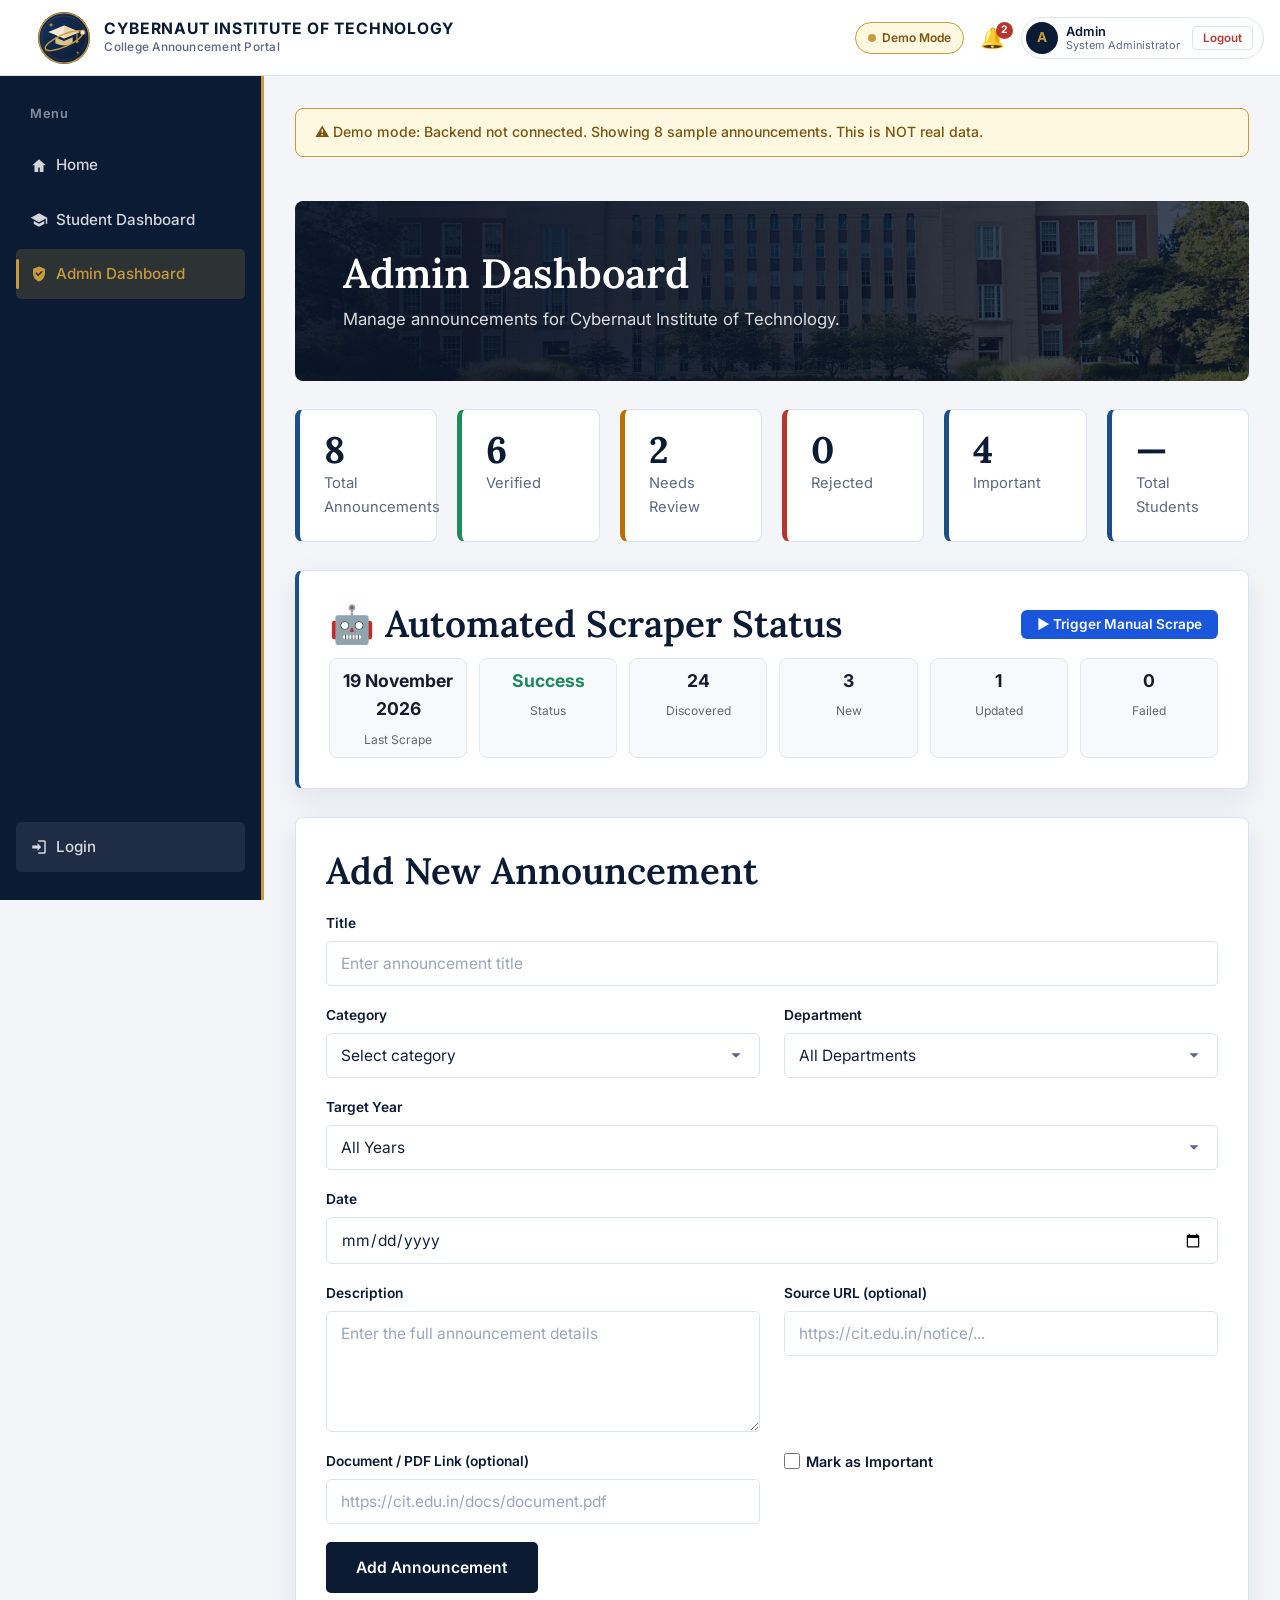
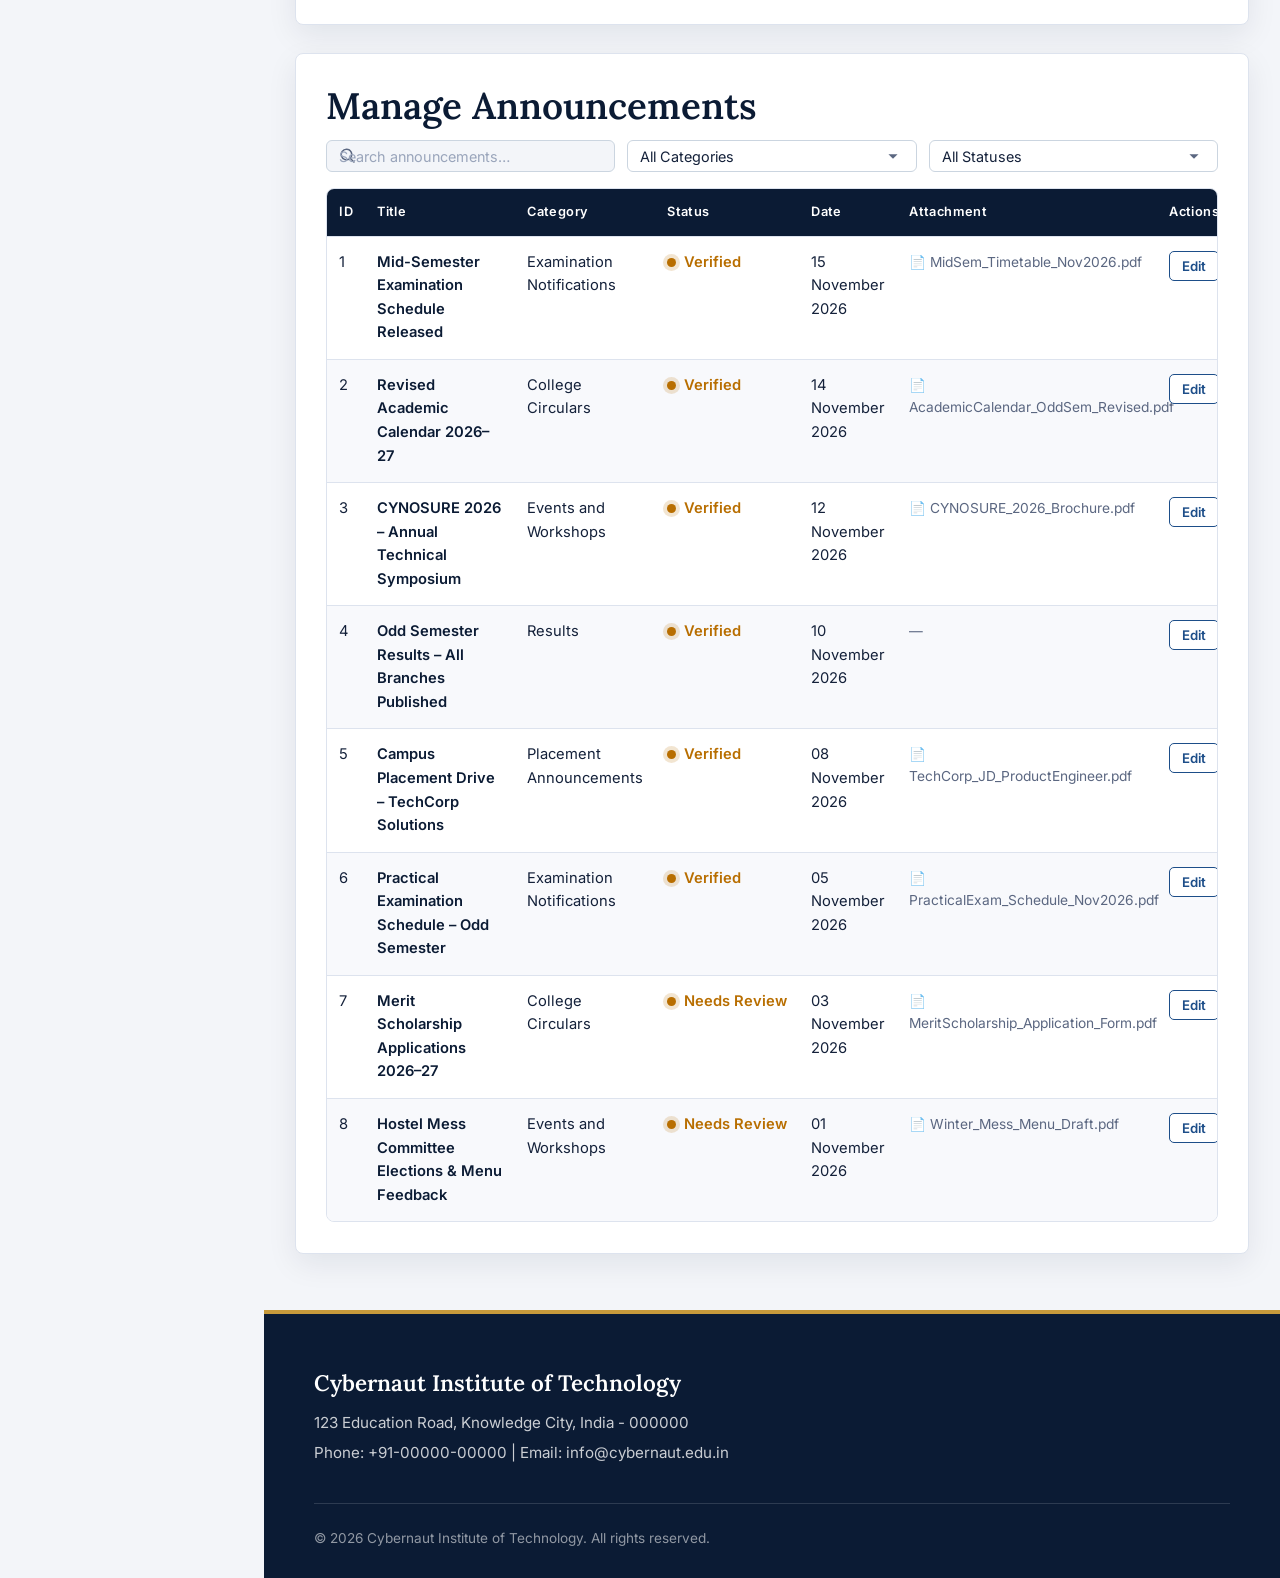
==== commit 36a0b55e: "Add database schema, seed data, and organize project files" ====
--- a/cybernaut-institute/admin-dashboard.html
+++ b/cybernaut-institute/admin-dashboard.html
@@ -8,16 +8,25 @@
   <link rel="icon" type="image/svg+xml" href="images/logo.svg">
 
   <link rel="stylesheet" href="css/style.css">
-  <script src="js/script.js" defer></script>
+  <link rel="stylesheet" href="css/member3-additions.css">
+  <script type="module" src="js/script.js"></script>
 </head>
 <body class="page-admin">
   <!-- ===== HEADER SECTION ===== -->
   <header class="site-header">
     <a href="index.html" class="logo-link" aria-label="Cybernaut Institute of Technology home">
-      <!-- Replace the placeholder with: <img src="images/logo.png" alt="Cybernaut Institute of Technology logo" width="80" height="80"> -->
       <span class="logo-placeholder" aria-hidden="true">CIT</span>
       <span class="college-name">CYBERNAUT INSTITUTE OF TECHNOLOGY</span>
     </a>
+    <div class="header-right-controls" id="header-right-controls">
+      <span class="status-pill" id="backend-status-pill"><span class="status-dot" id="status-dot"></span><span id="status-text">Checking…</span></span>
+      <button type="button" class="notif-bell" id="notif-bell-btn" aria-label="Notifications">🔔<span class="notif-badge" id="notif-count-badge">0</span></button>
+      <div class="user-pill" id="user-pill">
+        <span class="user-avatar" id="user-avatar">A</span>
+        <span class="user-info"><span class="user-name" id="admin-name-header">Admin</span><span class="user-dept" id="admin-role-header">System Administrator</span></span>
+        <button type="button" class="logout-btn" id="logout-btn" aria-label="Logout">Logout</button>
+      </div>
+    </div>
   </header>
 
   <!-- ===== NAVIGATION SECTION ===== -->
@@ -28,6 +37,12 @@
     <a href="login.html">Login</a>
   </nav>
 
+  <!-- Notification Panel -->
+  <div class="notif-dropdown" id="notif-panel" role="dialog" aria-label="Notifications panel">
+    <div class="notif-panel-header"><span>🔔 Notifications</span><button type="button" class="notif-mark-all-btn" id="notif-mark-all">Mark All as Read</button></div>
+    <div class="notif-list" id="notif-list"></div>
+  </div>
+
   <main class="dashboard-main admin-dashboard-main">
     <!-- ===== ADMIN WELCOME SECTION ===== -->
     <section class="dashboard-welcome" aria-labelledby="admin-welcome-heading">
@@ -35,26 +50,40 @@
       <p class="welcome-message">Manage announcements for Cybernaut Institute of Technology.</p>
     </section>
 
+    <!-- ===== 6 STAT CARDS ===== -->
+    <section class="dashboard-stats admin-stats-grid" aria-label="Announcement summary">
+      <div class="stat-card"><span class="stat-number" id="admin-stat-total">0</span><span class="stat-label">Total Announcements</span></div>
+      <div class="stat-card stat-verified"><span class="stat-number" id="admin-stat-verified">0</span><span class="stat-label">Verified</span></div>
+      <div class="stat-card stat-review"><span class="stat-number" id="admin-stat-review">0</span><span class="stat-label">Needs Review</span></div>
+      <div class="stat-card stat-rejected"><span class="stat-number" id="admin-stat-rejected">0</span><span class="stat-label">Rejected</span></div>
+      <div class="stat-card"><span class="stat-number" id="admin-stat-important">0</span><span class="stat-label">Important</span></div>
+      <div class="stat-card"><span class="stat-number" id="admin-stat-students">0</span><span class="stat-label">Total Students</span></div>
+    </section>
 
-    <!-- ===== SUMMARY CARDS (added by Member 2; sample figures, Member 3 will update) ===== -->
-    <section class="dashboard-stats" aria-label="Announcement summary">
-      <div class="stat-card"><span class="stat-number" id="admin-stat-total">6</span><span class="stat-label">Total announcements</span></div>
-      <div class="stat-card stat-review"><span class="stat-number" id="admin-stat-review">6</span><span class="stat-label">Needs review</span></div>
-      <div class="stat-card stat-verified"><span class="stat-number" id="admin-stat-verified">0</span><span class="stat-label">Verified</span></div>
-      <div class="stat-card stat-rejected"><span class="stat-number" id="admin-stat-rejected">0</span><span class="stat-label">Rejected</span></div>
+    <!-- ===== SCRAPER HEALTH PANEL ===== -->
+    <section class="admin-panel scraper-panel" id="scraping-status" aria-labelledby="scraper-heading">
+      <div class="panel-header">
+        <h2 id="scraper-heading">🤖 Automated Scraper Status</h2>
+        <button type="button" class="trigger-scrape-btn" id="trigger-scrape-btn">▶ Trigger Manual Scrape</button>
+      </div>
+      <div class="scraper-grid" id="scraper-grid">
+        <div class="scraper-stat"><strong id="scrape-last-time">—</strong><span>Last Scrape</span></div>
+        <div class="scraper-stat"><strong id="scrape-status" class="scrape-ok">—</strong><span>Status</span></div>
+        <div class="scraper-stat"><strong id="scrape-discovered">0</strong><span>Discovered</span></div>
+        <div class="scraper-stat"><strong id="scrape-new">0</strong><span>New</span></div>
+        <div class="scraper-stat"><strong id="scrape-updated">0</strong><span>Updated</span></div>
+        <div class="scraper-stat"><strong id="scrape-failed">0</strong><span>Failed</span></div>
+      </div>
     </section>
 
     <!-- ===== ADD ANNOUNCEMENT FORM SECTION ===== -->
-    <section class="admin-form-section" aria-labelledby="add-announcement-heading">
+    <section class="admin-panel" aria-labelledby="add-announcement-heading">
       <h2 id="add-announcement-heading">Add New Announcement</h2>
-
-      <!-- FLASK: form will POST to /admin/announcements/add (Flask will save to MySQL). -->
       <form id="announcement-form" class="announcement-form" action="#" method="post" enctype="multipart/form-data">
         <div class="form-group">
           <label for="announcement-title">Title</label>
           <input type="text" id="announcement-title" name="title" required placeholder="Enter announcement title">
         </div>
-
         <div class="form-group">
           <label for="announcement-category">Category</label>
           <select id="announcement-category" name="category" required>
@@ -66,32 +95,75 @@
             <option value="placement">Placement Announcements</option>
           </select>
         </div>
-
+        <div class="form-group">
+          <label for="announcement-department">Department</label>
+          <select id="announcement-department" name="department">
+            <option value="all">All Departments</option>
+            <option value="IT">IT</option>
+            <option value="CSE">CSE</option>
+            <option value="ECE">ECE</option>
+            <option value="MECH">Mechanical</option>
+            <option value="Civil">Civil</option>
+            <option value="EEE">EEE</option>
+          </select>
+        </div>
+        <div class="form-group">
+          <label for="announcement-year">Target Year</label>
+          <select id="announcement-year" name="target_year">
+            <option value="all">All Years</option>
+            <option value="1">1st Year</option>
+            <option value="2">2nd Year</option>
+            <option value="3">3rd Year</option>
+            <option value="4">4th Year</option>
+          </select>
+        </div>
         <div class="form-group">
           <label for="announcement-date">Date</label>
           <input type="date" id="announcement-date" name="date" required>
         </div>
-
         <div class="form-group">
           <label for="announcement-description">Description</label>
           <textarea id="announcement-description" name="description" required rows="5" placeholder="Enter the full announcement details"></textarea>
         </div>
-
         <div class="form-group">
-          <label for="announcement-document-link">Document Link (optional)</label>
-          <input type="url" id="announcement-document-link" name="document_link" placeholder="https://example.com/document.pdf">
+          <label for="announcement-source-url">Source URL (optional)</label>
+          <input type="url" id="announcement-source-url" name="source_url" placeholder="https://cit.edu.in/notice/...">
         </div>
-
-        <button type="submit" class="submit-button">Add Announcement</button>
+        <div class="form-group">
+          <label for="announcement-document-link">Document / PDF Link (optional)</label>
+          <input type="url" id="announcement-document-link" name="document_link" placeholder="https://cit.edu.in/docs/document.pdf">
+        </div>
+        <div class="form-group form-check-row">
+          <label><input type="checkbox" id="announcement-important" name="is_important"> Mark as Important</label>
+        </div>
+        <button type="submit" class="submit-button" id="form-submit-btn">Add Announcement</button>
         <span class="form-message" id="announcement-form-message" aria-live="polite"></span>
       </form>
     </section>
 
     <!-- ===== MANAGE ANNOUNCEMENTS TABLE SECTION ===== -->
-    <section class="admin-table-section" aria-labelledby="manage-announcements-heading">
-      <h2 id="manage-announcements-heading">Manage Announcements</h2>
-
-      <!-- FLASK: replace the tbody content with a loop over all announcements from MySQL. -->
+    <section class="admin-panel" aria-labelledby="manage-announcements-heading">
+      <div class="panel-header">
+        <h2 id="manage-announcements-heading">Manage Announcements</h2>
+      </div>
+      <!-- Admin Search -->
+      <div class="admin-search-row" id="admin-search-row">
+        <input type="search" id="admin-search-input" placeholder="Search announcements…" autocomplete="off">
+        <select id="admin-category-filter">
+          <option value="all">All Categories</option>
+          <option value="examination">Examination</option>
+          <option value="circular">Circulars</option>
+          <option value="events">Events</option>
+          <option value="results">Results</option>
+          <option value="placement">Placement</option>
+        </select>
+        <select id="admin-status-filter">
+          <option value="all">All Statuses</option>
+          <option value="Needs Review">Needs Review</option>
+          <option value="Verified">Verified</option>
+          <option value="Rejected">Rejected</option>
+        </select>
+      </div>
       <div class="table-wrapper">
         <table id="announcements-table" class="announcements-table">
           <thead>
@@ -99,92 +171,14 @@
               <th scope="col">ID</th>
               <th scope="col">Title</th>
               <th scope="col">Category</th>
-              <th scope="col">Verification Status</th>
+              <th scope="col">Status</th>
               <th scope="col">Date</th>
-              <th scope="col">Description</th>
-              <th scope="col">Document Link</th>
+              <th scope="col">Attachment</th>
               <th scope="col">Actions</th>
             </tr>
           </thead>
           <tbody id="announcement-table-body">
-            <tr data-id="1" data-category="examination">
-              <td>1</td>
-              <td>Mid-Semester Examination Schedule Released</td>
-              <td>Examination Notifications</td>
-              <td class="status-cell">Needs Review</td>
-              <td>15 November 2026</td>
-              <td>Check the detailed timetable for all departments.</td>
-              <td>—</td>
-              <td class="actions-cell">
-                <button type="button" class="edit-button">Edit</button>
-                <button type="button" class="delete-button">Delete</button>
-              </td>
-            </tr>
-            <tr data-id="2" data-category="circular">
-              <td>2</td>
-              <td>Revised Academic Calendar Notice</td>
-              <td>College Circulars</td>
-              <td class="status-cell">Needs Review</td>
-              <td>14 November 2026</td>
-              <td>Please review the updated dates for academic activities.</td>
-              <td>—</td>
-              <td class="actions-cell">
-                <button type="button" class="edit-button">Edit</button>
-                <button type="button" class="delete-button">Delete</button>
-              </td>
-            </tr>
-            <tr data-id="3" data-category="events">
-              <td>3</td>
-              <td>Annual Technical Symposium Registration Open</td>
-              <td>Events and Workshops</td>
-              <td class="status-cell">Needs Review</td>
-              <td>12 November 2026</td>
-              <td>Register your team for workshops, paper presentations, and competitions.</td>
-              <td>—</td>
-              <td class="actions-cell">
-                <button type="button" class="edit-button">Edit</button>
-                <button type="button" class="delete-button">Delete</button>
-              </td>
-            </tr>
-            <tr data-id="4" data-category="results">
-              <td>4</td>
-              <td>Semester Results Declared</td>
-              <td>Results</td>
-              <td class="status-cell">Needs Review</td>
-              <td>10 November 2026</td>
-              <td>Results for all branches are now available on the student portal.</td>
-              <td>—</td>
-              <td class="actions-cell">
-                <button type="button" class="edit-button">Edit</button>
-                <button type="button" class="delete-button">Delete</button>
-              </td>
-            </tr>
-            <tr data-id="5" data-category="placement">
-              <td>5</td>
-              <td>Placement Drive: TechCorp Solutions</td>
-              <td>Placement Announcements</td>
-              <td class="status-cell">Needs Review</td>
-              <td>08 November 2026</td>
-              <td>Eligibility: B.Tech final year, CGPA >= 7.0. Register by 20 Nov.</td>
-              <td>—</td>
-              <td class="actions-cell">
-                <button type="button" class="edit-button">Edit</button>
-                <button type="button" class="delete-button">Delete</button>
-              </td>
-            </tr>
-            <tr data-id="6" data-category="examination">
-              <td>6</td>
-              <td>Practical Examination Schedule</td>
-              <td>Examination Notifications</td>
-              <td class="status-cell">Needs Review</td>
-              <td>05 November 2026</td>
-              <td>Lab practicals begin next week. Check your department notice board.</td>
-              <td>—</td>
-              <td class="actions-cell">
-                <button type="button" class="edit-button">Edit</button>
-                <button type="button" class="delete-button">Delete</button>
-              </td>
-            </tr>
+            <!-- Rows rendered dynamically by admin.js -->
           </tbody>
         </table>
       </div>
@@ -201,4 +195,4 @@
     <p>&copy; 2026 Cybernaut Institute of Technology. All rights reserved.</p>
   </footer>
 </body>
-</html>+</html>
--- a/cybernaut-institute/css/member3-additions.css
+++ b/cybernaut-institute/css/member3-additions.css
@@ -0,0 +1,1296 @@
+/* ==========================================================================
+   MEMBER 3 ADDITIONS — JavaScript-injected & Upgraded UI Components
+   Written by Member 3. Styles only NEW elements. Member 2's style.css untouched.
+   ========================================================================== */
+
+/* ===== 1. HEADER RIGHT CONTROLS ===== */
+.header-right-controls {
+  display: flex;
+  align-items: center;
+  gap: 10px;
+  position: fixed;
+  top: 0;
+  right: clamp(16px, 3vw, 40px);
+  height: var(--header-h, 76px);
+  z-index: 52;
+}
+
+/* Backend Status Pill */
+.status-pill {
+  display: inline-flex;
+  align-items: center;
+  gap: 6px;
+  padding: 5px 12px;
+  border-radius: 99px;
+  font-size: 0.75rem;
+  font-weight: 600;
+  background: #f0f4f8;
+  border: 1px solid var(--line, #dde3ee);
+  color: var(--muted, #5b6781);
+  font-family: var(--font-body);
+  white-space: nowrap;
+}
+.status-dot {
+  width: 8px;
+  height: 8px;
+  border-radius: 50%;
+  background: #b86e00;
+  flex-shrink: 0;
+}
+.status-pill.live .status-dot { background: #1f8a5b; }
+.status-pill.live { background: #e8f5e9; color: #1f8a5b; border-color: #1f8a5b; }
+.status-pill.demo .status-dot { background: #b86e00; }
+.status-pill.demo { background: #fff8e1; color: #7a5410; border-color: #c79a3b; }
+
+/* Language Switcher */
+.lang-switch-btn {
+  padding: 5px 12px;
+  border: 1.5px solid var(--line, #dde3ee);
+  border-radius: 6px;
+  background: var(--white, #fff);
+  font-family: var(--font-body);
+  font-size: 0.78rem;
+  font-weight: 600;
+  color: var(--navy, #0b1b34);
+  cursor: pointer;
+  transition: border-color 0.2s, background 0.2s;
+  white-space: nowrap;
+}
+.lang-switch-btn:hover { border-color: var(--gold, #c79a3b); background: var(--gold-soft, #f4ead2); }
+.lang-switch-btn.active-tamil { background: var(--navy, #0b1b34); color: var(--gold, #c79a3b); border-color: var(--navy, #0b1b34); }
+
+/* Notification Bell */
+.notif-bell {
+  position: relative;
+  background: none;
+  border: none;
+  font-size: 1.25rem;
+  cursor: pointer;
+  padding: 6px;
+  border-radius: 50%;
+  transition: background 0.2s;
+  line-height: 1;
+}
+.notif-bell:hover { background: rgba(199, 154, 59, 0.15); }
+.notif-badge {
+  position: absolute;
+  top: 0;
+  right: -2px;
+  min-width: 17px;
+  height: 17px;
+  padding: 0 5px;
+  background: var(--red, #b4372f);
+  color: #fff;
+  border-radius: 99px;
+  font-size: 0.65rem;
+  font-weight: 700;
+  display: flex;
+  align-items: center;
+  justify-content: center;
+  font-family: var(--font-body);
+}
+.notif-badge.hidden { display: none; }
+
+/* User Profile Pill */
+.user-pill {
+  display: flex;
+  align-items: center;
+  gap: 8px;
+  padding: 4px 10px 4px 4px;
+  border: 1px solid var(--line, #dde3ee);
+  border-radius: 99px;
+  background: var(--white, #fff);
+  font-family: var(--font-body);
+}
+.user-avatar {
+  width: 32px;
+  height: 32px;
+  border-radius: 50%;
+  background: var(--navy, #0b1b34);
+  color: var(--gold, #c79a3b);
+  display: flex;
+  align-items: center;
+  justify-content: center;
+  font-weight: 700;
+  font-size: 0.85rem;
+  flex-shrink: 0;
+}
+.user-info {
+  display: flex;
+  flex-direction: column;
+  line-height: 1.2;
+}
+.user-name { font-size: 0.8rem; font-weight: 600; color: var(--navy, #0b1b34); }
+.user-dept { font-size: 0.68rem; color: var(--muted, #5b6781); }
+.logout-btn {
+  margin-left: 4px;
+  padding: 4px 10px;
+  border: 1px solid var(--line, #dde3ee);
+  border-radius: 4px;
+  background: none;
+  font-size: 0.72rem;
+  font-weight: 600;
+  color: var(--red, #b4372f);
+  cursor: pointer;
+  font-family: var(--font-body);
+  transition: background 0.2s;
+}
+.logout-btn:hover { background: #ffeaea; }
+
+/* Dashboard pages: style header controls for dark sidebar context */
+.page-student .header-right-controls,
+.page-admin .header-right-controls {
+  right: 1rem;
+}
+.page-student .main-navigation,
+.page-admin .main-navigation {
+  top: var(--header-h, 76px);
+}
+
+/* ===== 2. NOTIFICATION DROPDOWN ===== */
+.notif-dropdown {
+  display: none;
+  position: fixed;
+  top: var(--header-h, 76px);
+  right: 1rem;
+  z-index: 400;
+  width: min(400px, 95vw);
+  max-height: 70vh;
+  overflow-y: auto;
+  background: var(--white, #fff);
+  border: 1px solid var(--line, #dde3ee);
+  border-radius: 10px;
+  box-shadow: 0 12px 40px rgba(11, 27, 52, 0.18);
+  flex-direction: column;
+  animation: fadeSlideDown 0.22s ease;
+}
+.notif-dropdown.is-open { display: flex; }
+@keyframes fadeSlideDown {
+  from { opacity: 0.6; transform: translateY(-10px); }
+  to   { opacity: 1;   transform: translateY(0); }
+}
+.notif-panel-header {
+  display: flex;
+  align-items: center;
+  justify-content: space-between;
+  padding: 0.9rem 1.1rem;
+  border-bottom: 1px solid var(--line, #dde3ee);
+  font-weight: 700;
+  font-size: 0.93rem;
+  color: var(--navy, #0b1b34);
+}
+.notif-mark-all-btn {
+  background: none;
+  border: none;
+  font-size: 0.78rem;
+  color: var(--blue, #1d4e89);
+  cursor: pointer;
+  font-weight: 600;
+  font-family: var(--font-body);
+}
+.notif-mark-all-btn:hover { text-decoration: underline; }
+.notif-list { padding: 0.4rem 0; }
+.notif-item {
+  display: flex;
+  flex-direction: column;
+  gap: 2px;
+  padding: 0.65rem 1.1rem;
+  cursor: pointer;
+  border-bottom: 1px solid var(--line, #dde3ee);
+  transition: background 0.15s;
+}
+.notif-item:last-child { border-bottom: none; }
+.notif-item:hover { background: var(--bg, #f3f5f9); }
+.notif-item.is-unread { background: #eef3fb; }
+.notif-item.is-unread:hover { background: #ddeaf9; }
+.notif-item-title { font-size: 0.85rem; font-weight: 600; color: var(--navy, #0b1b34); }
+.notif-item-meta { font-size: 0.74rem; color: var(--muted, #5b6781); }
+.notif-empty { padding: 2rem 1rem; text-align: center; color: var(--muted, #5b6781); font-size: 0.88rem; }
+
+/* ===== 3. QUICK FILTER TABS ===== */
+.quick-filter-tabs {
+  display: flex;
+  gap: 6px;
+  margin-top: 14px;
+  flex-wrap: wrap;
+}
+.quick-tab {
+  padding: 7px 16px;
+  border: 1.5px solid var(--line, #dde3ee);
+  border-radius: 99px;
+  background: var(--white, #fff);
+  font-family: var(--font-body);
+  font-size: 0.82rem;
+  font-weight: 600;
+  color: var(--muted, #5b6781);
+  cursor: pointer;
+  transition: all 0.2s;
+}
+.quick-tab:hover { border-color: var(--gold, #c79a3b); color: var(--navy, #0b1b34); }
+.quick-tab.active {
+  background: var(--navy, #0b1b34);
+  color: var(--gold, #c79a3b);
+  border-color: var(--navy, #0b1b34);
+}
+
+/* ===== 4. RESET BUTTON ===== */
+.filter-group-btn { display: flex; align-items: flex-end; }
+.reset-btn {
+  padding: 10px 18px;
+  background: none;
+  border: 1.5px solid var(--line, #dde3ee);
+  border-radius: 6px;
+  font-family: var(--font-body);
+  font-size: 0.88rem;
+  font-weight: 600;
+  color: var(--muted, #5b6781);
+  cursor: pointer;
+  transition: all 0.2s;
+  white-space: nowrap;
+}
+.reset-btn:hover { border-color: var(--red, #b4372f); color: var(--red, #b4372f); background: #ffeaea; }
+
+/* ===== 5. TOAST NOTIFICATIONS ===== */
+#toast-container, .toast-container {
+  position: fixed;
+  bottom: 1.5rem;
+  right: 1.5rem;
+  z-index: 10000;
+  display: flex;
+  flex-direction: column;
+  gap: 0.5rem;
+  pointer-events: none;
+}
+.toast {
+  pointer-events: auto;
+  min-width: 260px;
+  max-width: 380px;
+  padding: 0.85rem 1.2rem;
+  border-radius: 8px;
+  font-family: var(--font-body);
+  font-size: 0.9rem;
+  font-weight: 500;
+  line-height: 1.4;
+  box-shadow: 0 4px 16px rgba(11, 27, 52, 0.22);
+  opacity: 0;
+  transform: translateY(12px);
+  transition: opacity 0.3s ease, transform 0.3s ease;
+}
+.toast.toast-visible { opacity: 1; transform: translateY(0); }
+.toast.toast-hiding { opacity: 0; transform: translateY(12px); }
+.toast-success  { background: #1f8a5b; color: #fff; border-left: 5px solid #0e5c3a; }
+.toast-error    { background: #b4372f; color: #fff; border-left: 5px solid #7a1e18; }
+.toast-info     { background: #1d4e89; color: #fff; border-left: 5px solid #0b2f57; }
+.toast-warning  { background: #b86e00; color: #fff; border-left: 5px solid #7a4800; }
+
+/* ===== 6. LOADING SPINNER ===== */
+.loading-spinner {
+  display: flex;
+  align-items: center;
+  justify-content: center;
+  gap: 0.75rem;
+  padding: 2.5rem 1rem;
+  font-size: 0.95rem;
+  color: var(--muted, #5b6781);
+  grid-column: 1 / -1;
+}
+.loading-spinner::before {
+  content: '';
+  width: 24px;
+  height: 24px;
+  border: 3px solid var(--line, #dde3ee);
+  border-top-color: var(--gold, #c79a3b);
+  border-radius: 50%;
+  animation: cit-spin 0.8s linear infinite;
+}
+@keyframes cit-spin { to { transform: rotate(360deg); } }
+
+/* ===== 7. DEMO MODE BANNER ===== */
+.demo-banner {
+  display: flex;
+  align-items: center;
+  gap: 0.75rem;
+  padding: 0.75rem 1.2rem;
+  margin-bottom: 1rem;
+  background: #fff8e1;
+  border: 1.5px solid var(--gold, #c79a3b);
+  border-radius: 8px;
+  font-size: 0.88rem;
+  color: #7a5410;
+  font-weight: 500;
+}
+
+/* ===== 8. ANNOUNCEMENT CARD UPGRADE ===== */
+/* Top row badges */
+.announcement-badges {
+  display: flex;
+  gap: 6px;
+  flex-wrap: wrap;
+  order: 0;
+  margin-bottom: 6px;
+}
+.badge {
+  display: inline-block;
+  padding: 2px 10px;
+  border-radius: 99px;
+  font-size: 0.7rem;
+  font-weight: 700;
+  letter-spacing: 0.03em;
+  text-transform: uppercase;
+}
+.badge-important { background: #fdecea; color: var(--red, #b4372f); border: 1px solid var(--red, #b4372f); }
+.badge-updated   { background: #e3f2fd; color: var(--blue, #1d4e89); border: 1px solid var(--blue, #1d4e89); }
+.badge-demo      { background: #f4ead2; color: #7a5410; border: 1px solid var(--gold, #c79a3b); }
+
+/* Card meta row (department + year + source) */
+.card-meta-row {
+  display: flex;
+  align-items: center;
+  gap: 6px;
+  flex-wrap: wrap;
+  order: 2;
+  margin-bottom: 6px;
+}
+.card-dept-tag, .card-source-tag {
+  padding: 2px 8px;
+  border-radius: 4px;
+  font-size: 0.72rem;
+  font-weight: 600;
+  background: var(--bg, #f3f5f9);
+  color: var(--muted, #5b6781);
+  border: 1px solid var(--line, #dde3ee);
+}
+.card-source-tag { font-style: italic; }
+
+/* Attachment pill */
+.card-attachment-pill {
+  display: inline-flex;
+  align-items: center;
+  gap: 5px;
+  padding: 3px 10px;
+  border-radius: 6px;
+  font-size: 0.74rem;
+  font-weight: 600;
+  background: #eef3fb;
+  color: var(--blue, #1d4e89);
+  border: 1px solid rgba(29, 78, 137, 0.25);
+  cursor: pointer;
+  text-decoration: none;
+  transition: background 0.2s;
+  order: 6;
+  align-self: flex-start;
+  margin-bottom: 8px;
+}
+.card-attachment-pill:hover { background: #ddeaf9; }
+
+/* Read/unread indicator */
+.read-indicator {
+  font-size: 0.72rem;
+  font-weight: 600;
+  order: 1;
+  margin-bottom: 4px;
+}
+.read-indicator.unread { color: var(--gold-dark, #a87d22); }
+.read-indicator.read { color: var(--green, #1f8a5b); }
+
+/* Card action footer with AI buttons */
+.announcement-actions, .card-action-footer {
+  display: flex;
+  align-items: center;
+  gap: 8px;
+  flex-wrap: wrap;
+  order: 10;
+  margin-top: auto;
+  padding-top: 10px;
+  border-top: 1px solid var(--line, #dde3ee);
+}
+.card-ai-btn {
+  padding: 5px 11px;
+  border: 1.5px solid var(--line, #dde3ee);
+  border-radius: 6px;
+  background: var(--bg, #f3f5f9);
+  font-size: 0.76rem;
+  font-weight: 600;
+  cursor: pointer;
+  color: var(--navy, #0b1b34);
+  font-family: var(--font-body);
+  transition: all 0.2s;
+}
+.card-ai-btn:hover { border-color: var(--gold, #c79a3b); background: var(--gold-soft, #f4ead2); }
+
+/* Bookmark button on card */
+.bookmark-btn, .card-bookmark-btn {
+  position: absolute;
+  top: 12px;
+  right: 12px;
+  background: none;
+  border: none;
+  font-size: 1.2rem;
+  cursor: pointer;
+  color: var(--muted, #5b6781);
+  line-height: 1;
+  padding: 4px;
+  border-radius: 4px;
+  transition: color 0.2s, transform 0.2s;
+  z-index: 1;
+}
+.bookmark-btn:hover, .card-bookmark-btn:hover { color: var(--gold, #c79a3b); transform: scale(1.2); }
+.bookmark-btn.bookmarked, .card-bookmark-btn.bookmarked { color: var(--gold, #c79a3b); }
+
+/* AI inline summary box on card */
+.card-ai-summary {
+  order: 7;
+  margin: 6px 0 8px;
+  padding: 8px 12px;
+  background: #f7f9fd;
+  border: 1px solid var(--line, #dde3ee);
+  border-radius: 6px;
+  font-size: 0.82rem;
+  line-height: 1.6;
+  color: var(--ink, #14213a);
+  white-space: pre-line;
+  animation: fadeIn 0.25s ease;
+}
+@keyframes fadeIn {
+  from { opacity: 0; transform: translateY(-6px); }
+  to   { opacity: 1; transform: translateY(0); }
+}
+.card-ai-summary .ai-label {
+  font-weight: 700;
+  color: var(--gold-dark, #a87d22);
+  font-size: 0.72rem;
+  text-transform: uppercase;
+  letter-spacing: 0.04em;
+  display: block;
+  margin-bottom: 4px;
+}
+
+/* Tamil text display */
+.card-tamil-title { font-family: 'Noto Sans Tamil', var(--font-body); font-size: 1rem; }
+.card-tamil-desc  { font-family: 'Noto Sans Tamil', var(--font-body); font-size: 0.88rem; color: var(--muted); }
+
+/* ===== 9. DETAIL MODAL ===== */
+.modal-overlay {
+  display: none;
+  position: fixed;
+  inset: 0;
+  z-index: 500;
+  background: rgba(11, 27, 52, 0.55);
+  align-items: flex-start;
+  justify-content: center;
+  padding: 2rem 1rem;
+  overflow-y: auto;
+}
+.modal-overlay.modal-open { display: flex; }
+.modal-box {
+  width: min(680px, 100%);
+  background: var(--white, #fff);
+  border-radius: 12px;
+  padding: 2rem;
+  box-shadow: 0 24px 60px rgba(11, 27, 52, 0.22);
+  display: flex;
+  flex-direction: column;
+  gap: 1rem;
+  animation: modalFadeIn 0.25s ease;
+  position: relative;
+}
+@keyframes modalFadeIn {
+  from { opacity: 0; transform: scale(0.96) translateY(-10px); }
+  to   { opacity: 1; transform: scale(1) translateY(0); }
+}
+.modal-close-btn {
+  align-self: flex-start;
+  background: none;
+  border: 1.5px solid var(--line, #dde3ee);
+  border-radius: 6px;
+  padding: 6px 14px;
+  font-size: 0.85rem;
+  font-weight: 600;
+  cursor: pointer;
+  color: var(--muted, #5b6781);
+  font-family: var(--font-body);
+  transition: all 0.2s;
+}
+.modal-close-btn:hover { background: var(--bg, #f3f5f9); color: var(--navy, #0b1b34); }
+.modal-title { font-size: 1.4rem; color: var(--navy, #0b1b34); font-family: var(--font-head); margin: 0; }
+.modal-meta {
+  display: flex;
+  flex-wrap: wrap;
+  gap: 6px;
+  font-size: 0.82rem;
+}
+.modal-meta span {
+  background: var(--bg, #f3f5f9);
+  border: 1px solid var(--line, #dde3ee);
+  border-radius: 99px;
+  padding: 3px 10px;
+  color: var(--muted, #5b6781);
+}
+.modal-category { font-weight: 600; }
+.modal-description {
+  font-size: 0.98rem;
+  line-height: 1.75;
+  color: var(--ink, #14213a);
+  white-space: pre-wrap;
+}
+
+/* Language tabs in modal */
+.modal-lang-tabs {
+  display: flex;
+  gap: 4px;
+  border-bottom: 2px solid var(--line, #dde3ee);
+  margin-bottom: 0.5rem;
+}
+.modal-lang-tab {
+  padding: 8px 16px;
+  border: none;
+  background: none;
+  font-family: var(--font-body);
+  font-size: 0.85rem;
+  font-weight: 600;
+  color: var(--muted, #5b6781);
+  cursor: pointer;
+  border-bottom: 3px solid transparent;
+  margin-bottom: -2px;
+  transition: all 0.2s;
+}
+.modal-lang-tab:hover { color: var(--navy, #0b1b34); }
+.modal-lang-tab.active { color: var(--navy, #0b1b34); border-bottom-color: var(--gold, #c79a3b); }
+
+/* PDF box in modal */
+.modal-pdf-box {
+  display: flex;
+  align-items: center;
+  gap: 12px;
+  padding: 12px 16px;
+  background: #f7f9fd;
+  border: 1px solid var(--line, #dde3ee);
+  border-radius: 8px;
+  flex-wrap: wrap;
+}
+.pdf-icon { font-size: 1.5rem; }
+.pdf-info { flex: 1; min-width: 150px; }
+.pdf-name { font-weight: 600; font-size: 0.88rem; color: var(--navy, #0b1b34); display: block; }
+.pdf-status { font-size: 0.75rem; color: var(--green, #1f8a5b); }
+.pdf-actions { display: flex; gap: 6px; }
+.pdf-btn {
+  padding: 6px 14px;
+  border: 1.5px solid var(--blue, #1d4e89);
+  border-radius: 6px;
+  background: var(--white, #fff);
+  font-size: 0.8rem;
+  font-weight: 600;
+  color: var(--blue, #1d4e89);
+  cursor: pointer;
+  font-family: var(--font-body);
+  text-decoration: none;
+  transition: all 0.2s;
+}
+.pdf-btn:hover { background: var(--blue, #1d4e89); color: #fff; }
+.pdf-btn-download { border-color: var(--green, #1f8a5b); color: var(--green, #1f8a5b); }
+.pdf-btn-download:hover { background: var(--green, #1f8a5b); color: #fff; }
+
+/* Source verification */
+.modal-source { font-size: 0.88rem; }
+.modal-source a {
+  color: var(--blue, #1d4e89);
+  word-break: break-all;
+  text-decoration: underline;
+}
+
+/* Modal action buttons */
+.modal-actions {
+  display: flex;
+  gap: 8px;
+  flex-wrap: wrap;
+  padding-top: 0.5rem;
+}
+.modal-actions button {
+  padding: 8px 16px;
+  border: 1.5px solid;
+  border-radius: 6px;
+  font-family: var(--font-body);
+  font-size: 0.85rem;
+  font-weight: 600;
+  cursor: pointer;
+  transition: all 0.2s;
+}
+.modal-bookmark-btn { color: var(--gold-dark, #a87d22); border-color: var(--gold, #c79a3b); background: var(--white, #fff); }
+.modal-bookmark-btn:hover { background: var(--gold-soft, #f4ead2); }
+.modal-read-btn { color: var(--blue, #1d4e89); border-color: var(--blue, #1d4e89); background: var(--white, #fff); }
+.modal-read-btn:hover { background: var(--blue, #1d4e89); color: #fff; }
+
+/* AI section in modal */
+.modal-ai-section {
+  border-top: 1px solid var(--line, #dde3ee);
+  padding-top: 1rem;
+  margin-top: 0.5rem;
+}
+.modal-ai-section h3 {
+  font-size: 0.88rem;
+  font-weight: 700;
+  color: var(--navy, #0b1b34);
+  margin: 0 0 0.5rem;
+}
+.ai-buttons-row {
+  display: flex;
+  gap: 6px;
+  flex-wrap: wrap;
+  margin-bottom: 0.75rem;
+}
+.ai-btn {
+  padding: 7px 14px;
+  border: 1.5px solid var(--line, #dde3ee);
+  border-radius: 6px;
+  background: var(--bg, #f3f5f9);
+  font-size: 0.82rem;
+  font-weight: 600;
+  cursor: pointer;
+  color: var(--navy, #0b1b34);
+  font-family: var(--font-body);
+  transition: all 0.2s;
+}
+.ai-btn:hover { border-color: var(--gold, #c79a3b); background: var(--gold-soft, #f4ead2); }
+.ai-btn:disabled { opacity: 0.5; cursor: wait; }
+
+.ai-result-area {
+  min-height: 40px;
+  padding: 10px 14px;
+  background: #f7f9fd;
+  border: 1px solid var(--line, #dde3ee);
+  border-radius: 6px;
+  font-size: 0.9rem;
+  line-height: 1.65;
+  white-space: pre-line;
+  color: var(--ink, #14213a);
+  margin-bottom: 0.75rem;
+}
+.ai-result-area:empty { display: none; }
+
+/* Ask Question section */
+.ask-question-row {
+  display: flex;
+  gap: 6px;
+  margin-top: 0.5rem;
+}
+.question-input {
+  flex: 1;
+  padding: 10px 12px;
+  border: 1.5px solid var(--line, #dde3ee);
+  border-radius: 6px;
+  font-size: 0.9rem;
+  font-family: var(--font-body);
+}
+.question-input:focus { outline: none; border-color: var(--blue, #1d4e89); box-shadow: 0 0 0 3px rgba(29, 78, 137, 0.12); }
+.btn-ask {
+  padding: 10px 18px;
+  background: var(--navy, #0b1b34);
+  color: #fff;
+  border: none;
+  border-radius: 6px;
+  font-weight: 600;
+  cursor: pointer;
+  font-family: var(--font-body);
+}
+.btn-ask:hover { background: var(--gold, #c79a3b); color: var(--navy, #0b1b34); }
+
+/* Quick prompt chips in modal */
+.modal-prompt-chips {
+  display: flex;
+  gap: 6px;
+  flex-wrap: wrap;
+  margin-top: 8px;
+}
+.modal-chip {
+  padding: 5px 12px;
+  border: 1px solid var(--line, #dde3ee);
+  border-radius: 99px;
+  background: var(--bg, #f3f5f9);
+  font-size: 0.76rem;
+  color: var(--muted, #5b6781);
+  cursor: pointer;
+  font-family: var(--font-body);
+  transition: all 0.2s;
+}
+.modal-chip:hover { border-color: var(--gold, #c79a3b); background: var(--gold-soft, #f4ead2); color: var(--navy, #0b1b34); }
+
+/* ===== 10. FLOATING AI CHAT WIDGET ===== */
+.ai-fab-container {
+  position: fixed;
+  bottom: 1.5rem;
+  right: 6rem;
+  z-index: 300;
+}
+.ai-fab-btn {
+  display: flex;
+  align-items: center;
+  gap: 8px;
+  padding: 12px 22px;
+  background: var(--navy, #0b1b34);
+  color: var(--gold, #c79a3b);
+  border: 2px solid var(--gold, #c79a3b);
+  border-radius: 99px;
+  font-size: 0.95rem;
+  font-weight: 700;
+  cursor: pointer;
+  font-family: var(--font-body);
+  box-shadow: 0 6px 24px rgba(11, 27, 52, 0.3);
+  transition: all 0.25s;
+}
+.ai-fab-btn:hover { background: var(--gold, #c79a3b); color: var(--navy, #0b1b34); transform: translateY(-2px); }
+
+.ai-chat-drawer {
+  position: absolute;
+  bottom: 56px;
+  right: 0;
+  width: min(380px, 90vw);
+  background: var(--white, #fff);
+  border: 1px solid var(--line, #dde3ee);
+  border-radius: 14px;
+  box-shadow: 0 16px 48px rgba(11, 27, 52, 0.22);
+  overflow: hidden;
+  animation: slideUp 0.28s ease;
+  display: flex;
+  flex-direction: column;
+}
+@keyframes slideUp {
+  from { opacity: 0; transform: translateY(20px); }
+  to   { opacity: 1; transform: translateY(0); }
+}
+.ai-chat-header {
+  display: flex;
+  align-items: center;
+  justify-content: space-between;
+  padding: 12px 16px;
+  background: var(--navy, #0b1b34);
+  color: var(--gold, #c79a3b);
+}
+.ai-chat-title { font-weight: 700; font-size: 0.95rem; }
+.ai-chat-close {
+  background: none;
+  border: none;
+  color: rgba(255,255,255,0.7);
+  font-size: 1.2rem;
+  cursor: pointer;
+  padding: 4px;
+}
+.ai-chat-close:hover { color: #fff; }
+.ai-chat-body {
+  flex: 1;
+  max-height: 280px;
+  overflow-y: auto;
+  padding: 14px;
+  display: flex;
+  flex-direction: column;
+  gap: 10px;
+}
+.ai-chat-welcome { font-size: 0.88rem; color: var(--muted, #5b6781); margin: 0; }
+.ai-chat-msg {
+  max-width: 85%;
+  padding: 8px 12px;
+  border-radius: 10px;
+  font-size: 0.85rem;
+  line-height: 1.5;
+  animation: fadeIn 0.2s ease;
+}
+.ai-msg-user { align-self: flex-end; background: var(--navy, #0b1b34); color: #fff; border-bottom-right-radius: 2px; }
+.ai-msg-bot  { align-self: flex-start; background: #f0f4f8; color: var(--ink, #14213a); border-bottom-left-radius: 2px; }
+.ai-msg-bot.error { background: #fdecea; color: var(--red, #b4372f); }
+
+.ai-prompt-chips {
+  display: flex;
+  gap: 6px;
+  padding: 6px 14px;
+  flex-wrap: wrap;
+  border-top: 1px solid var(--line, #dde3ee);
+}
+.prompt-chip {
+  padding: 5px 12px;
+  border: 1px solid var(--line, #dde3ee);
+  border-radius: 99px;
+  background: var(--bg, #f3f5f9);
+  font-size: 0.74rem;
+  font-weight: 600;
+  color: var(--muted, #5b6781);
+  cursor: pointer;
+  font-family: var(--font-body);
+  transition: all 0.2s;
+}
+.prompt-chip:hover { border-color: var(--gold, #c79a3b); background: var(--gold-soft, #f4ead2); color: var(--navy, #0b1b34); }
+
+.ai-chat-input-row {
+  display: flex;
+  align-items: center;
+  gap: 6px;
+  padding: 10px 12px;
+  border-top: 1px solid var(--line, #dde3ee);
+  background: var(--bg, #f3f5f9);
+}
+.ai-voice-btn {
+  width: 36px;
+  height: 36px;
+  border-radius: 50%;
+  border: 1.5px solid var(--line, #dde3ee);
+  background: var(--white, #fff);
+  font-size: 1rem;
+  cursor: pointer;
+  display: flex;
+  align-items: center;
+  justify-content: center;
+  transition: all 0.2s;
+  flex-shrink: 0;
+}
+.ai-voice-btn:hover { border-color: var(--blue, #1d4e89); }
+.ai-voice-btn.listening {
+  border-color: var(--red, #b4372f);
+  background: #fdecea;
+  animation: voicePulse 1s ease-in-out infinite;
+}
+@keyframes voicePulse {
+  0%, 100% { box-shadow: 0 0 0 0 rgba(180, 55, 47, 0.3); }
+  50%      { box-shadow: 0 0 0 8px rgba(180, 55, 47, 0); }
+}
+.ai-chat-input {
+  flex: 1;
+  padding: 9px 12px;
+  border: 1.5px solid var(--line, #dde3ee);
+  border-radius: 8px;
+  font-size: 0.88rem;
+  font-family: var(--font-body);
+  background: var(--white, #fff);
+}
+.ai-chat-input:focus { outline: none; border-color: var(--blue, #1d4e89); }
+.ai-send-btn {
+  width: 36px;
+  height: 36px;
+  border-radius: 50%;
+  border: none;
+  background: var(--navy, #0b1b34);
+  color: var(--gold, #c79a3b);
+  font-size: 1rem;
+  cursor: pointer;
+  display: flex;
+  align-items: center;
+  justify-content: center;
+  flex-shrink: 0;
+  transition: background 0.2s;
+}
+.ai-send-btn:hover { background: var(--gold, #c79a3b); color: var(--navy, #0b1b34); }
+.ai-voice-status {
+  padding: 6px 14px;
+  background: #fdecea;
+  font-size: 0.8rem;
+  font-weight: 600;
+  color: var(--red, #b4372f);
+  text-align: center;
+}
+.voice-wave { animation: blink 0.8s infinite; }
+@keyframes blink { 50% { opacity: 0.3; } }
+
+/* ===== 11. EMPTY STATE ===== */
+#no-results-msg, .no-results-message {
+  grid-column: 1 / -1;
+  text-align: center;
+  padding: 3rem 1rem;
+  color: var(--muted, #5b6781);
+  font-size: 1rem;
+}
+
+/* ===== 12. BOOKMARKS SECTION ===== */
+.bookmarks-section {
+  background: var(--white, #fff);
+  border: 1px solid var(--line, #dde3ee);
+  border-radius: 8px;
+  padding: clamp(18px, 2.4vw, 32px);
+  box-shadow: var(--shadow, 0 10px 30px rgba(11,27,52,0.08));
+}
+.bookmarks-section h2 { font-size: 1.4rem; margin-bottom: 1rem; }
+
+/* ===== 13. ADMIN UPGRADES ===== */
+.admin-stats-grid { grid-template-columns: repeat(6, 1fr); }
+.admin-panel {
+  background: var(--white, #fff);
+  border: 1px solid var(--line, #dde3ee);
+  border-radius: var(--radius, 8px);
+  padding: clamp(18px, 2.4vw, 32px);
+  box-shadow: var(--shadow, 0 10px 30px rgba(11,27,52,0.08));
+}
+.panel-header {
+  display: flex;
+  align-items: center;
+  justify-content: space-between;
+  gap: 12px;
+  flex-wrap: wrap;
+  margin-bottom: 1rem;
+}
+.panel-header h2 { margin: 0; }
+
+/* Scraper Panel */
+.scraper-panel { border-left: 4px solid var(--blue, #1d4e89); }
+.scraper-grid {
+  display: grid;
+  grid-template-columns: repeat(auto-fill, minmax(130px, 1fr));
+  gap: 10px;
+}
+.scraper-stat {
+  background: var(--bg, #f3f5f9);
+  border: 1px solid var(--line, #dde3ee);
+  border-radius: 6px;
+  padding: 10px 12px;
+  text-align: center;
+}
+.scraper-stat strong { display: block; font-size: 1.3rem; color: var(--navy, #0b1b34); margin-bottom: 2px; }
+.scraper-stat span { font-size: 0.75rem; color: var(--muted, #5b6781); }
+.scrape-ok { color: var(--green, #1f8a5b) !important; }
+.scrape-fail { color: var(--red, #b4372f) !important; }
+.trigger-scrape-btn {
+  padding: 8px 16px;
+  background: var(--blue, #1d4e89);
+  color: #fff;
+  border: none;
+  border-radius: 6px;
+  font-size: 0.85rem;
+  font-weight: 600;
+  cursor: pointer;
+  font-family: var(--font-body);
+  transition: background 0.2s;
+}
+.trigger-scrape-btn:hover { background: var(--navy, #0b1b34); }
+
+/* Admin search row */
+.admin-search-row {
+  display: flex;
+  gap: 10px;
+  flex-wrap: wrap;
+  margin-bottom: 1rem;
+}
+.admin-search-row input[type="search"] {
+  flex: 1;
+  min-width: 200px;
+  padding: 10px 14px 10px 42px;
+  border: 1.5px solid var(--line, #dde3ee);
+  border-radius: 6px;
+  font-size: 0.9rem;
+  font-family: var(--font-body);
+  background: var(--bg, #f3f5f9) url("data:image/svg+xml,%3Csvg xmlns='http://www.w3.org/2000/svg' viewBox='0 0 24 24' fill='%235b6781'%3E%3Cpath d='M10 2a8 8 0 016.3 12.9l5 5-1.4 1.4-5-5A8 8 0 1110 2zm0 2a6 6 0 100 12 6 6 0 000-12z'/%3E%3C/svg%3E") 12px center / 18px no-repeat;
+}
+.admin-search-row select {
+  padding: 10px 32px 10px 10px;
+  border: 1.5px solid var(--line, #dde3ee);
+  border-radius: 6px;
+  font-size: 0.85rem;
+  font-family: var(--font-body);
+  min-width: 140px;
+}
+
+/* Admin verify/reject buttons */
+.verify-button, .reject-button {
+  padding: 5px 10px;
+  margin: 2px;
+  font-family: var(--font-body);
+  font-size: 0.78rem;
+  font-weight: 600;
+  background: var(--white, #fff);
+  border: 1.5px solid;
+  border-radius: 5px;
+  cursor: pointer;
+  transition: all 0.2s;
+}
+.verify-button { color: var(--green, #1f8a5b); border-color: var(--green, #1f8a5b); }
+.verify-button:hover { background: var(--green, #1f8a5b); color: #fff; }
+.reject-button { color: var(--red, #b4372f); border-color: var(--red, #b4372f); }
+.reject-button:hover { background: var(--red, #b4372f); color: #fff; }
+
+/* Form checkbox row */
+.form-check-row { flex-direction: row; align-items: center; gap: 8px; }
+.form-check-row label { display: flex; align-items: center; gap: 6px; margin: 0; font-size: 0.9rem; }
+.form-check-row input[type="checkbox"] { width: auto; margin: 0; }
+
+/* Password toggle */
+.password-toggle-btn {
+  margin-top: 6px;
+  align-self: flex-start;
+  background: none;
+  border: none;
+  font-size: 0.82rem;
+  font-weight: 600;
+  color: var(--blue, #1d4e89);
+  cursor: pointer;
+  padding: 0;
+  font-family: var(--font-body);
+  text-decoration: underline;
+}
+.password-toggle-btn:hover { color: var(--gold-dark, #a87d22); }
+
+/* ===== 14. STAT CARD: 5TH CARD FOR STUDENT ===== */
+.page-student .dashboard-stats { grid-template-columns: repeat(5, 1fr); }
+
+/* ===== 15. RESPONSIVE ===== */
+@media (max-width: 992px) {
+  .header-right-controls { gap: 6px; }
+  .user-pill { display: none; }
+  .lang-switch-btn { font-size: 0.72rem; padding: 4px 8px; }
+  .admin-stats-grid { grid-template-columns: repeat(3, 1fr); }
+  .page-student .dashboard-stats { grid-template-columns: repeat(3, 1fr); }
+  .ai-fab-container { right: 1rem; bottom: 1rem; }
+}
+
+@media (max-width: 600px) {
+  .header-right-controls { gap: 4px; right: 0.5rem; }
+  .status-pill span:not(.status-dot) { display: none; }
+  .status-pill { padding: 5px 8px; }
+  .lang-switch-btn { display: none; }
+  .admin-stats-grid { grid-template-columns: repeat(2, 1fr); }
+  .page-student .dashboard-stats { grid-template-columns: repeat(2, 1fr); }
+  .modal-box { padding: 1.2rem; }
+  .ai-chat-drawer { width: 95vw; right: -1rem; }
+  .ai-fab-btn { padding: 10px 16px; font-size: 0.85rem; }
+  .quick-filter-tabs { overflow-x: auto; flex-wrap: nowrap; padding-bottom: 4px; }
+  .quick-tab { flex-shrink: 0; }
+  .notif-dropdown { width: 100vw; right: 0; border-radius: 0 0 10px 10px; }
+  .scraper-grid { grid-template-columns: repeat(2, 1fr); }
+}
+
+@media (prefers-reduced-motion: reduce) {
+  *, *::before, *::after {
+    animation-duration: 0.01ms !important;
+    transition-duration: 0.01ms !important;
+  }
+}
+
+
+/* =============================================================================
+   ADDITIONS — UI Upgrade patch (appended by Member 3 JS update)
+   These classes are referenced by the updated announcements.js, admin.js,
+   notifications.js and script.js.
+   ============================================================================= */
+
+/* ── Backend Status Pill (live / demo variants) ─────────────────────────── */
+.status-pill.status-live { background: #e8f5e9; color: #1f8a5b; border-color: #1f8a5b; }
+.status-pill.status-live .status-dot,
+.status-dot.dot-live { background: #1f8a5b; }
+.status-pill.status-demo { background: #fff8e1; color: #7a5410; border-color: #c79a3b; }
+.status-pill.status-demo .status-dot,
+.status-dot.dot-demo { background: #c79a3b; }
+
+/* ── Card Top Row ───────────────────────────────────────────────────────── */
+.card-top-row {
+  display: flex;
+  flex-wrap: wrap;
+  align-items: center;
+  gap: 0.4rem;
+  margin-bottom: 0.4rem;
+}
+.card-status-badges { display: flex; gap: 0.3rem; flex-wrap: wrap; margin-left: auto; }
+.card-meta-tag {
+  font-size: 0.75rem;
+  background: #eef2f7;
+  color: #4a5568;
+  padding: 2px 8px;
+  border-radius: 999px;
+}
+
+/* ── Announcement Card Meta Row ─────────────────────────────────────────── */
+.card-meta-row { display: flex; gap: 0.75rem; flex-wrap: wrap; align-items: center; margin: 0.2rem 0 0.3rem; }
+.card-date { font-size: 0.8rem; color: #666; }
+.card-source-tag { font-size: 0.75rem; color: #888; font-style: italic; }
+
+/* ── Inline AI Summary Box ─────────────────────────────────────────────── */
+.card-inline-summary {
+  margin-top: 0.6rem;
+  background: linear-gradient(135deg, #f0f4ff 0%, #fdf9ff 100%);
+  border: 1px solid #c3c9e5;
+  border-radius: 8px;
+  padding: 0.75rem 1rem;
+  font-size: 0.85rem;
+}
+.ai-summary-line { margin: 0.2rem 0; color: #2d3748; }
+.ai-demo-label { color: #888; font-size: 0.75rem; display: block; margin-top: 0.4rem; }
+
+/* ── Modal Source Verification Box ─────────────────────────────────────── */
+.modal-source-verify {
+  background: #e8f4fd;
+  border: 1px solid #bee3f8;
+  border-radius: 8px;
+  padding: 0.6rem 1rem;
+  margin: 0.75rem 0;
+  font-size: 0.9rem;
+}
+.modal-source-verify a { color: #1a56db; text-decoration: underline; }
+
+/* ── Modal AI Summary Box ───────────────────────────────────────────────── */
+.modal-ai-summary-box {
+  background: linear-gradient(135deg, #f0f4ff 0%, #fdf9ff 100%);
+  border: 1px solid #c3c9e5;
+  border-radius: 8px;
+  padding: 1rem;
+}
+.modal-ai-summary-box .ai-summary-line { font-size: 0.95rem; margin: 0.3rem 0; }
+
+/* ── Chat Bubbles (Floating AI Widget) ─────────────────────────────────── */
+.chat-bubble {
+  max-width: 85%;
+  padding: 0.5rem 0.9rem;
+  border-radius: 16px;
+  margin: 0.3rem 0;
+  font-size: 0.88rem;
+  line-height: 1.4;
+  word-break: break-word;
+  white-space: pre-wrap;
+}
+.chat-bubble-user {
+  background: #1a56db;
+  color: #fff;
+  border-radius: 16px 16px 4px 16px;
+  align-self: flex-end;
+  margin-left: auto;
+}
+.chat-bubble-ai {
+  background: #f0f4ff;
+  color: #1a1a2e;
+  border: 1px solid #c3c9e5;
+  border-radius: 16px 16px 16px 4px;
+  align-self: flex-start;
+}
+#ai-chat-body {
+  display: flex;
+  flex-direction: column;
+  gap: 0.25rem;
+}
+
+/* ── Notification Panel (is-open) ──────────────────────────────────────── */
+/* Already defined above but ensure no conflicts */
+.notif-dropdown:not(.is-open) { display: none; }
+
+/* ── Empty state box ───────────────────────────────────────────────────── */
+.empty-state-box {
+  text-align: center;
+  padding: 2.5rem 1rem;
+  color: #666;
+}
+
+/* ── Admin stats grid 6-col ────────────────────────────────────────────── */
+.admin-stats-grid {
+  grid-template-columns: repeat(auto-fit, minmax(130px, 1fr));
+}
+
+/* ── Scraper grid ───────────────────────────────────────────────────────── */
+.scraper-grid {
+  display: grid;
+  grid-template-columns: repeat(auto-fit, minmax(100px, 1fr));
+  gap: 0.75rem;
+  margin-top: 0.75rem;
+}
+.scraper-stat {
+  background: #f7f9fc;
+  border: 1px solid #e2e8f0;
+  border-radius: 8px;
+  padding: 0.5rem 0.75rem;
+  text-align: center;
+  display: flex;
+  flex-direction: column;
+  gap: 0.25rem;
+}
+.scraper-stat strong { font-size: 1.1rem; color: #1a1a2e; }
+.scraper-stat span { font-size: 0.75rem; color: #666; }
+.scrape-ok { color: #1f8a5b !important; }
+.scrape-error { color: #c0392b !important; }
+
+/* ── Admin search row ───────────────────────────────────────────────────── */
+.admin-search-row {
+  display: flex;
+  gap: 0.75rem;
+  flex-wrap: wrap;
+  margin-bottom: 1rem;
+  align-items: center;
+}
+.admin-search-row input[type="search"],
+.admin-search-row select {
+  padding: 0.4rem 0.75rem;
+  border: 1px solid #cbd5e0;
+  border-radius: 6px;
+  font-size: 0.9rem;
+  flex: 1 1 160px;
+}
+
+/* ── Panel header layout ────────────────────────────────────────────────── */
+.panel-header {
+  display: flex;
+  justify-content: space-between;
+  align-items: center;
+  flex-wrap: wrap;
+  gap: 0.5rem;
+  margin-bottom: 0.75rem;
+}
+.trigger-scrape-btn {
+  background: #1a56db;
+  color: #fff;
+  border: none;
+  padding: 0.4rem 1rem;
+  border-radius: 6px;
+  cursor: pointer;
+  font-size: 0.85rem;
+  font-weight: 600;
+  transition: background 0.2s;
+}
+.trigger-scrape-btn:hover { background: #1341a8; }
+.trigger-scrape-btn:disabled { opacity: 0.6; cursor: not-allowed; }
+
+/* ── Form check row ─────────────────────────────────────────────────────── */
+.form-check-row { display: flex; align-items: center; gap: 0.5rem; }
+.form-check-row input[type="checkbox"] { width: 1rem; height: 1rem; }
+
+/* ── Modal chips row ───────────────────────────────────────────────────── */
+.modal-chips { margin-bottom: 0.5rem; }
+
+/* ── Modal meta items ──────────────────────────────────────────────────── */
+.modal-meta-item {
+  display: inline-block;
+  font-size: 0.85rem;
+  margin-right: 1rem;
+  color: #555;
+}
+
+/* ── Modal PDF box ──────────────────────────────────────────────────────── */
+.pdf-attachment-row {
+  display: flex;
+  align-items: center;
+  gap: 0.75rem;
+  padding: 0.4rem 0;
+  border-bottom: 1px solid #eee;
+}
+.pdf-attachment-row:last-child { border-bottom: none; }
+.pdf-name { flex: 1; font-size: 0.88rem; color: #333; }
+.btn-pdf-action {
+  background: #eef2f7;
+  color: #1a56db;
+  border: 1px solid #c3c9e5;
+  padding: 3px 10px;
+  border-radius: 5px;
+  font-size: 0.8rem;
+  cursor: pointer;
+  text-decoration: none;
+  transition: background 0.15s;
+}
+.btn-pdf-action:hover { background: #dbeafe; }
+
+/* ── Read indicator ─────────────────────────────────────────────────────── */
+.read-indicator {
+  display: inline-block;
+  font-size: 0.75rem;
+  margin-bottom: 0.3rem;
+  color: #888;
+}
+.is-unread .read-indicator { color: #c79a3b; font-weight: 600; }
+.is-read   .read-indicator { color: #aaa; }
+
+/* ── Voice button listening animation ──────────────────────────────────── */
+@keyframes voicePulse {
+  0%, 100% { box-shadow: 0 0 0 0 rgba(220, 53, 69, 0.4); }
+  50%       { box-shadow: 0 0 0 8px rgba(220, 53, 69, 0); }
+}
+.ai-voice-btn.listening {
+  background: #dc3545 !important;
+  color: #fff !important;
+  animation: voicePulse 1s ease infinite;
+}
